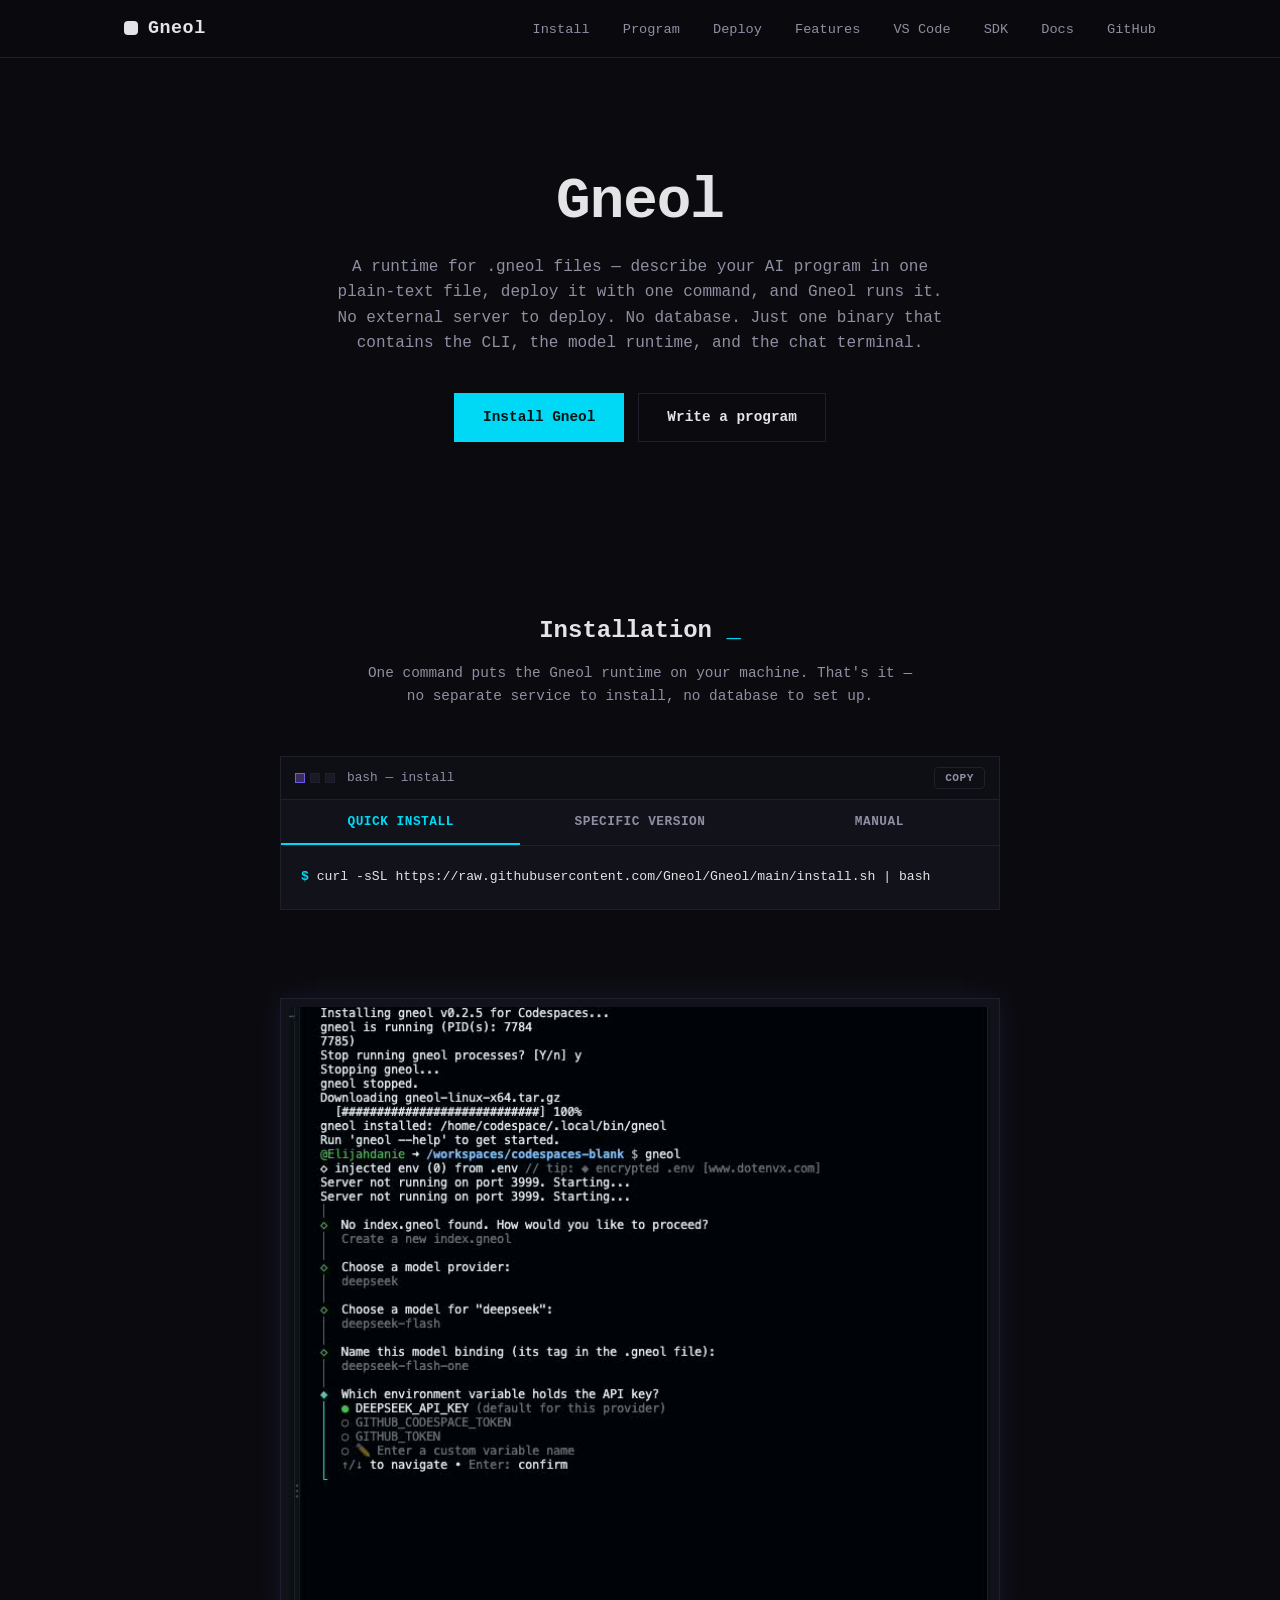
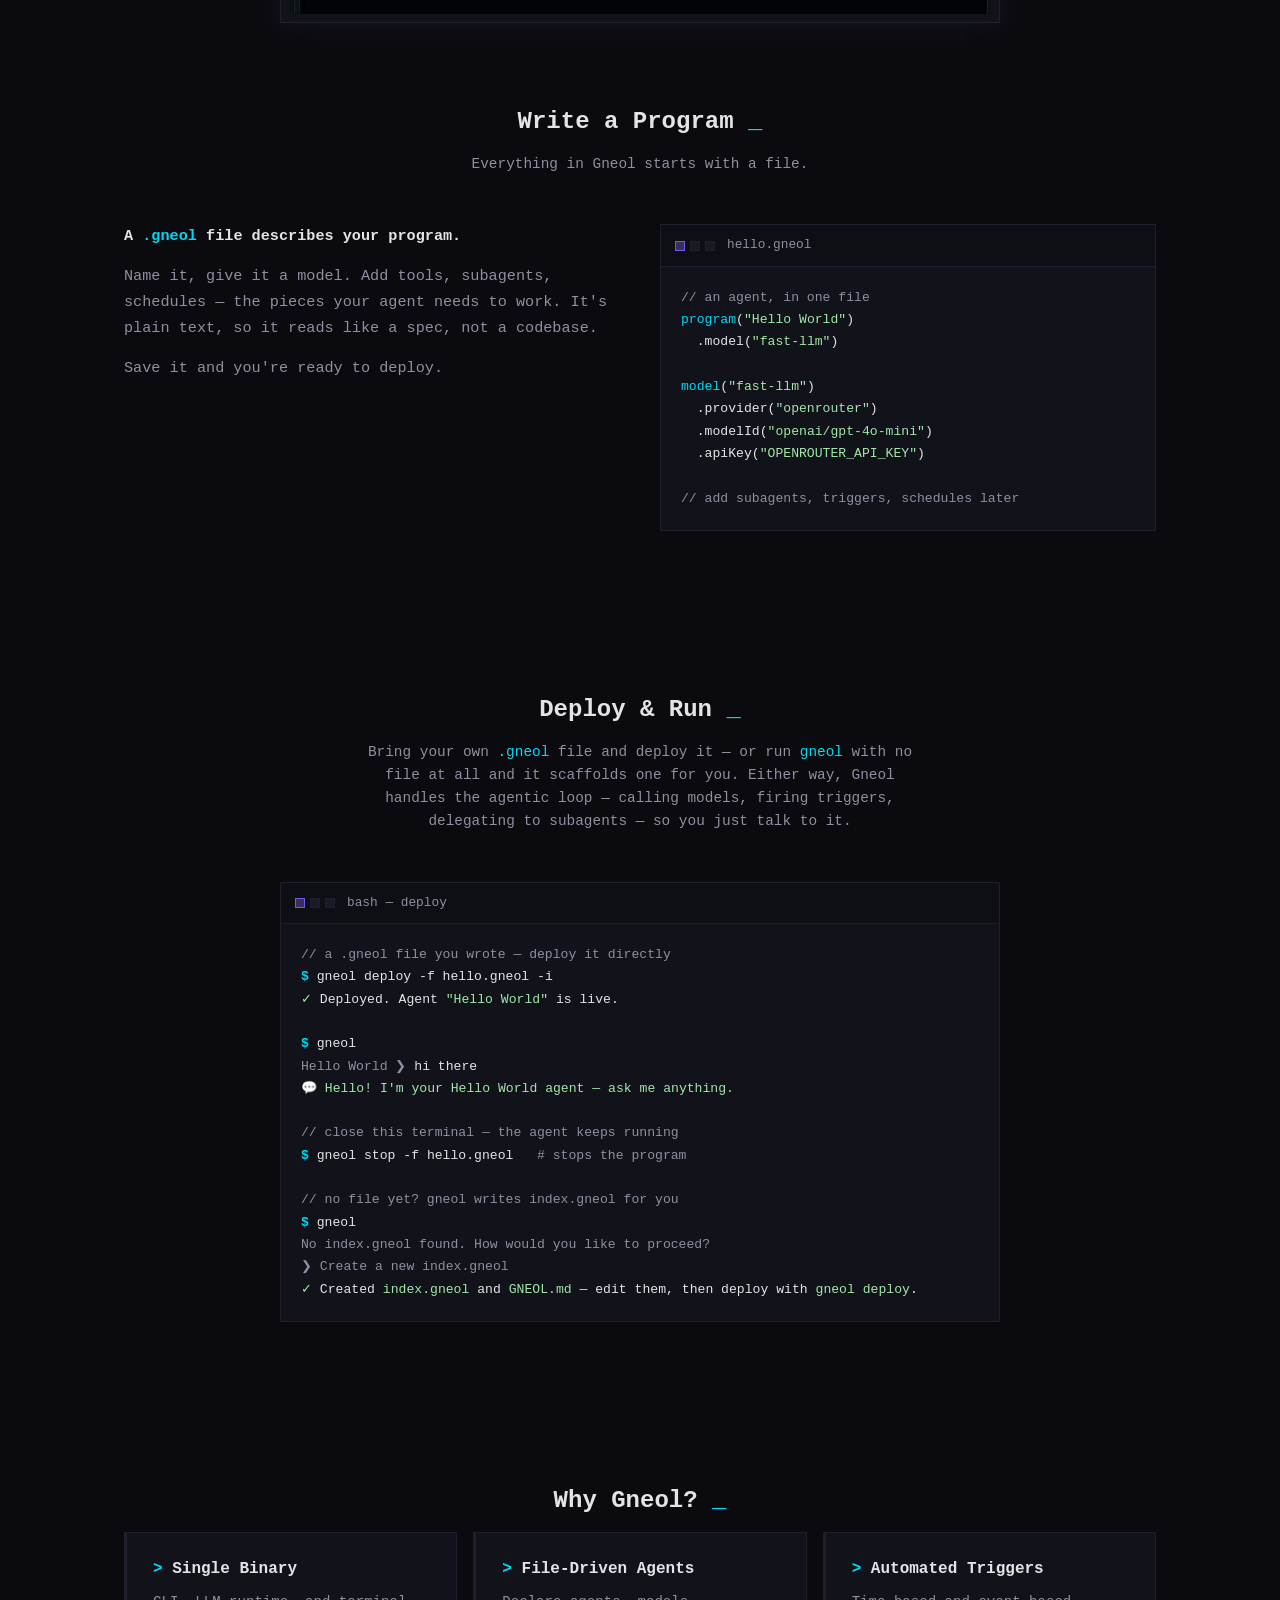
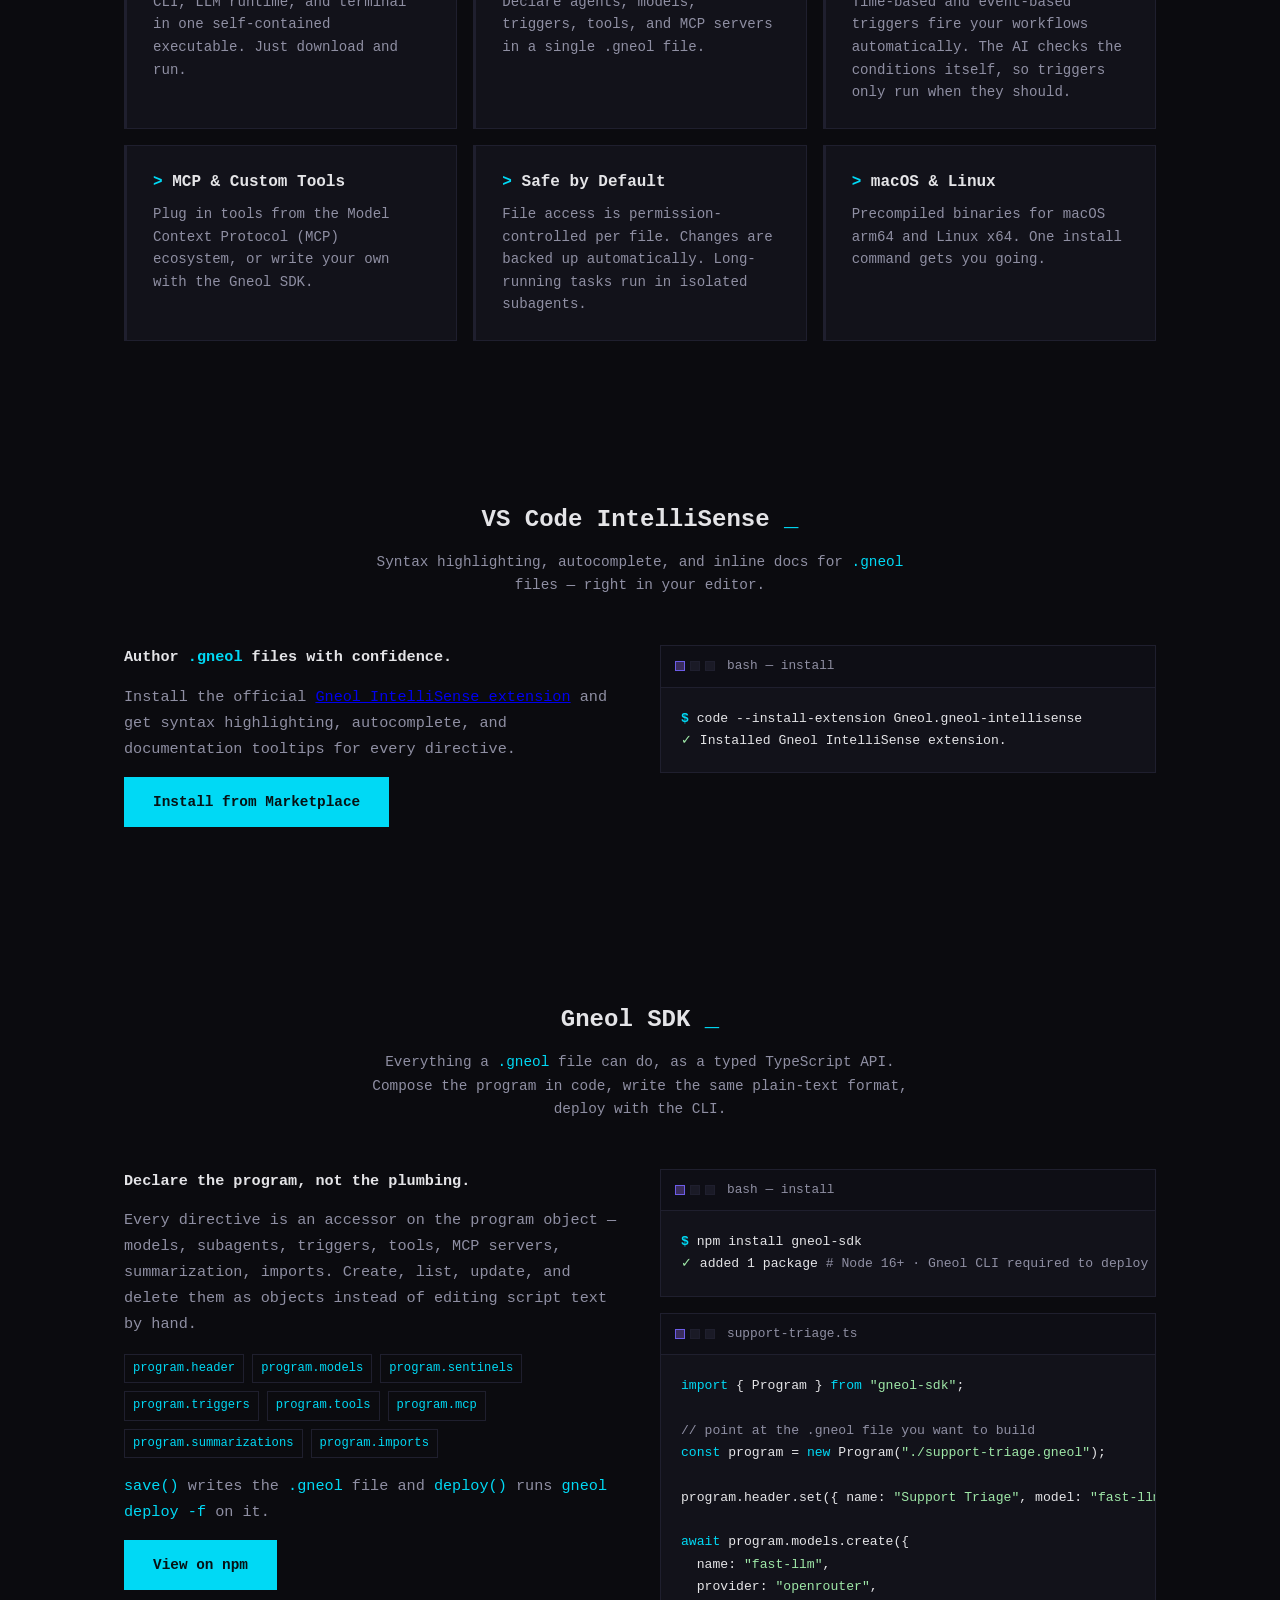
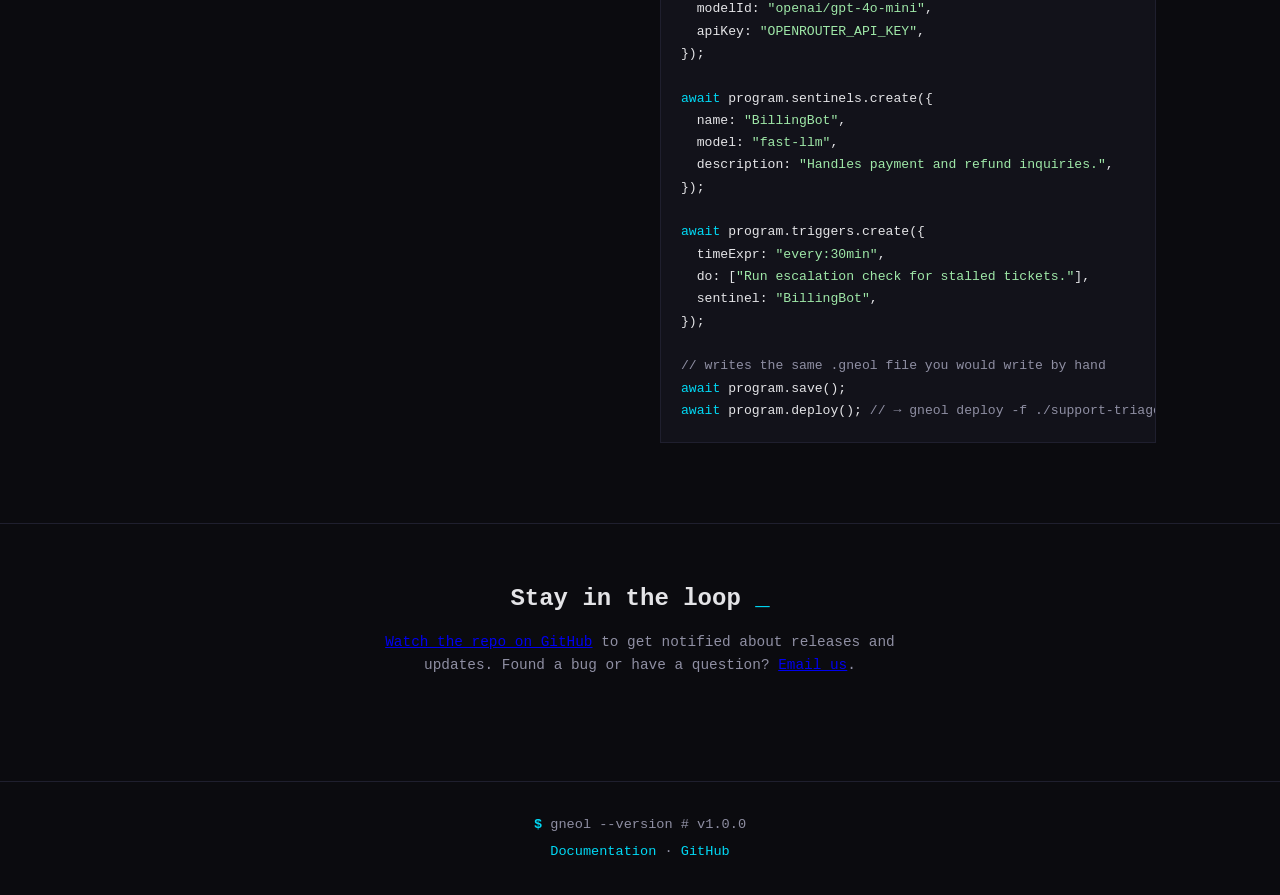
==== index.html @ 83ec12f3 "Add Open Graph and Twitter card metadata with 1200x630 preview image" ====
<!doctype html>
<html lang="en">
  <head>
    <meta charset="UTF-8" />
    <meta name="viewport" content="width=device-width, initial-scale=1.0" />
    <title>Gneol — AI Platform in a Single Binary</title>
    <meta
      name="description"
      content="Gneol is a runtime for .gneol files — describe your AI program in one plain-text file, deploy it with one command, and Gneol runs it. No external server. No database. Just one binary."
    />
    <link rel="stylesheet" href="styles.css" />

    <!-- Open Graph / Twitter card -->
    <link rel="canonical" href="https://gneol.github.io/Gneol/" />
    <meta property="og:type" content="website" />
    <meta property="og:site_name" content="Gneol" />
    <meta property="og:url" content="https://gneol.github.io/Gneol/" />
    <meta property="og:title" content="Gneol — AI Platform in a Single Binary" />
    <meta
      property="og:description"
      content="Describe your AI program in one plain-text file, deploy it with one command. No external server to deploy. No database. Just one binary."
    />
    <meta
      property="og:image"
      content="https://gneol.github.io/Gneol/media/og-card.png"
    />
    <meta property="og:image:type" content="image/png" />
    <meta property="og:image:width" content="1200" />
    <meta property="og:image:height" content="630" />
    <meta
      property="og:image:alt"
      content="Gneol — a runtime for .gneol files, one binary"
    />

    <meta name="twitter:card" content="summary_large_image" />
    <meta name="twitter:title" content="Gneol — AI Platform in a Single Binary" />
    <meta
      name="twitter:description"
      content="Describe your AI program in one plain-text file, deploy it with one command. No server, no database — just one binary."
    />
    <meta
      name="twitter:image"
      content="https://gneol.github.io/Gneol/media/og-card.png"
    />
    <meta
      name="twitter:image:alt"
      content="Gneol — a runtime for .gneol files, one binary"
    />
    <meta name="theme-color" content="#0b0b0f" />





</head>
  <body>
    <nav class="nav">
      <div class="nav-inner">
        <a href="#" class="logo">Gneol</a>
        <div class="nav-links">
          <a href="#install">Install</a>
          <a href="#program">Program</a>
          <a href="#deploy">Deploy</a>
          <a href="#features">Features</a>
          <a href="#vscode">VS Code</a>
          <a href="#sdk">SDK</a>
          <a href="docs/">Docs</a>
          <a
            href="https://github.com/Gneol/Gneol"
            target="_blank"
            rel="noopener"
            >GitHub</a
          >
        </div>
      </div>
    </nav>

    <header class="hero">
      <div class="hero-inner">
        <h1 class="hero-title">Gneol</h1>
        <p class="hero-sub">
          A runtime for .gneol files — describe your AI program in one
          plain-text file, deploy it with one command, and Gneol runs it.
          No external server to deploy. No database. Just one binary
          that contains the CLI, the model runtime, and the chat terminal.
        </p>
        <div class="hero-cta">
          <a href="#install" class="btn btn-primary">Install Gneol</a>
          <a href="#program" class="btn btn-ghost">Write a program</a>
        </div>
      </div>
    </header>

    <section id="install" class="install">
      <div class="section-inner">
        <h2 class="section-title">Installation</h2>
        <p class="section-sub">
          One command puts the Gneol runtime on your machine. That's it — no
          separate service to install, no database to set up.
        </p>
        <div class="install-grid">
          <div class="terminal">
            <div class="terminal-bar">
              <span class="terminal-dots"
                ><span></span><span></span><span></span></span
              >
              <span class="terminal-title">bash — install</span>
              <button class="copy-btn" id="install-copy" type="button">
                Copy
              </button>
            </div>
            <div class="install-tabs">
              <button class="tab active" data-tab="quick">
                Quick install
              </button>
              <button class="tab" data-tab="version">Specific version</button>
              <button class="tab" data-tab="manual">Manual</button>
            </div>
            <div class="install-panel active" id="panel-quick">
              <pre><code data-copy="curl -sSL https://raw.githubusercontent.com/Gneol/Gneol/main/install.sh | bash"><span class="t-prompt">$</span> curl -sSL https://raw.githubusercontent.com/Gneol/Gneol/main/install.sh | bash</code></pre>
            </div>
            <div class="install-panel" id="panel-version">
              <pre><code data-copy="curl -sSL https://raw.githubusercontent.com/Gneol/Gneol/main/install.sh | bash -s -- --version v0.3.0"><span class="t-prompt">$</span> curl -sSL https://raw.githubusercontent.com/Gneol/Gneol/main/install.sh | bash -s -- --version v0.3.0</code></pre>
            </div>
            <div class="install-panel" id="panel-manual">
              <pre><code><span class="t-dim"># Download from GitHub Releases:</span>
<span class="t-dim">#   https://github.com/Gneol/Gneol/releases</span>
#
<span class="t-dim"># macOS (arm64) → gneol-darwin-arm64.tar.gz</span>
<span class="t-dim"># Linux (x64)   → gneol-linux-x64.tar.gz</span></code></pre>
            </div>
          </div>
        </div>
      </div>
    </section>

    <section class="demo" id="demo">
      <div class="section-inner">
        <div class="demo-frame">
          <video
            id="demo-video"
            src="media/demo.mp4"
            poster="media/poster.jpg"
            muted
            autoplay
            loop
            playsinline
            preload="metadata"
            aria-label="Gneol demo recording"
          ></video>
        </div>
      </div>
    </section>

    <section id="program" class="about">
      <div class="section-inner">
        <h2 class="section-title">Write a Program</h2>
        <p class="section-sub">Everything in Gneol starts with a file.</p>
        <div class="about-grid">
          <div class="about-text">
            <p><strong>A <code>.gneol</code> file describes your program.</strong></p>
            <p>
              Name it, give it a model. Add tools, subagents, schedules — the
              pieces your agent needs to work. It's plain text, so it reads
              like a spec, not a codebase.
            </p>
            <p>
              Save it and you're ready to deploy.
            </p>
          </div>
          <div class="terminal">
            <div class="terminal-bar">
              <span class="terminal-dots"
                ><span></span><span></span><span></span></span
              >
              <span class="terminal-title">hello.gneol</span>
            </div>
            <pre class="terminal-body"><code><span class="t-dim">// an agent, in one file</span>
<span class="t-key">program</span>(<span class="t-str">"Hello World"</span>)
  .model(<span class="t-str">"fast-llm"</span>)

<span class="t-key">model</span>(<span class="t-str">"fast-llm"</span>)
  .provider(<span class="t-str">"openrouter"</span>)
  .modelId(<span class="t-str">"openai/gpt-4o-mini"</span>)
  .apiKey(<span class="t-str">"OPENROUTER_API_KEY"</span>)

<span class="t-dim">// add subagents, triggers, schedules later</span></code></pre>
          </div>
        </div>
      </div>
    </section>

    <section id="deploy" class="deploy">
      <div class="section-inner">
        <h2 class="section-title">Deploy &amp; Run</h2>
        <p class="section-sub">
          Bring your own <code>.gneol</code> file and deploy it — or run
          <code>gneol</code> with no file at all and it scaffolds one for you.
          Either way, Gneol handles the agentic loop — calling models, firing
          triggers, delegating to subagents — so you just talk to it.
        </p>
        <div class="terminal">
          <div class="terminal-bar">
            <span class="terminal-dots"
              ><span></span><span></span><span></span></span
            >
            <span class="terminal-title">bash — deploy</span>
          </div>
          <pre class="terminal-body"><code><span class="t-dim">// a .gneol file you wrote — deploy it directly</span>
<span class="t-prompt">$</span> gneol deploy -f hello.gneol -i
<span class="t-ok">✓</span> Deployed. Agent <span class="t-str">"Hello World"</span> is live.

<span class="t-prompt">$</span> gneol
<span class="t-dim">Hello World ❯</span> hi there
<span class="t-ok">💬 Hello! I'm your Hello World agent — ask me anything.</span>

<span class="t-dim">// close this terminal — the agent keeps running</span>
<span class="t-prompt">$</span> gneol stop -f hello.gneol   <span class="t-dim"># stops the program</span>

<span class="t-dim">// no file yet? gneol writes index.gneol for you</span>
<span class="t-prompt">$</span> gneol
<span class="t-dim">No index.gneol found. How would you like to proceed?</span>
<span class="t-dim">❯ Create a new index.gneol</span>
<span class="t-ok">✓</span> Created <span class="t-str">index.gneol</span> and <span class="t-str">GNEOL.md</span> — edit them, then deploy with <span class="t-str">gneol deploy</span>.</code></pre>
        </div>
      </div>
    </section>

    <section id="features" class="features">
      <div class="section-inner">
        <h2 class="section-title">Why Gneol?</h2>
        <div class="feature-grid">
          <div class="feature-card">
            <h3>Single Binary</h3>
            <p>
              CLI, LLM runtime, and terminal in one self-contained executable.
              Just download and run.
            </p>
          </div>
          <div class="feature-card">
            <h3>File-Driven Agents</h3>
            <p>
              Declare agents, models, triggers, tools, and MCP servers in a
              single .gneol file.
            </p>
          </div>
          <div class="feature-card">
            <h3>Automated Triggers</h3>
            <p>
              Time-based and event-based triggers fire your workflows
              automatically. The AI checks the conditions itself, so triggers
              only run when they should.
            </p>
          </div>
          <div class="feature-card">
            <h3>MCP &amp; Custom Tools</h3>
            <p>
              Plug in tools from the Model Context Protocol (MCP) ecosystem,
              or write your own with the Gneol SDK.
            </p>
          </div>
          <div class="feature-card">
            <h3>Safe by Default</h3>
            <p>
              File access is permission-controlled per file. Changes are
              backed up automatically. Long-running tasks run in isolated
              subagents.
            </p>
          </div>
          <div class="feature-card">
            <h3>macOS &amp; Linux</h3>
            <p>
              Precompiled binaries for macOS arm64 and Linux x64. One install
              command gets you going.
            </p>
          </div>
        </div>
      </div>
    </section>

    <section id="vscode" class="about">
      <div class="section-inner">
        <h2 class="section-title">VS Code IntelliSense</h2>
        <p class="section-sub">
          Syntax highlighting, autocomplete, and inline docs for
          <code>.gneol</code> files — right in your editor.
        </p>
        <div class="about-grid">
          <div class="about-text">
            <p>
              <strong>Author <code>.gneol</code> files with confidence.</strong>
            </p>
            <p>
              Install the official
              <a
                href="https://marketplace.visualstudio.com/items?itemName=Gneol.gneol-intellisense"
                target="_blank"
                rel="noopener"
                >Gneol IntelliSense extension</a
              >
              and get syntax highlighting, autocomplete, and documentation
              tooltips for every directive.
            </p>
            <p>
              <a
                href="https://marketplace.visualstudio.com/items?itemName=Gneol.gneol-intellisense"
                class="btn btn-primary"
                target="_blank"
                rel="noopener"
                >Install from Marketplace</a
              >
            </p>
          </div>
          <div class="terminal">
            <div class="terminal-bar">
              <span class="terminal-dots"><span></span><span></span><span></span></span>
              <span class="terminal-title">bash — install</span>
            </div>
            <pre class="terminal-body"><code><span class="t-prompt">$</span> code --install-extension Gneol.gneol-intellisense
<span class="t-ok">✓</span> Installed Gneol IntelliSense extension.</code></pre>
          </div>
        </div>
      </div>
    </section>

    <section id="sdk" class="about">
      <div class="section-inner">
        <h2 class="section-title">Gneol SDK</h2>
        <p class="section-sub">
          Everything a <code>.gneol</code> file can do, as a typed TypeScript
          API. Compose the program in code, write the same plain-text
          format, deploy with the CLI.
        </p>
        <div class="about-grid">
          <div class="about-text">
            <p><strong>Declare the program, not the plumbing.</strong></p>
            <p>
              Every directive is an accessor on the program object — models,
              subagents, triggers, tools, MCP servers, summarization, imports.
              Create, list, update, and delete them as objects instead of
              editing script text by hand.
            </p>
            <div class="sdk-accessors">
              <code>program.header</code>
              <code>program.models</code>
              <code>program.sentinels</code>
              <code>program.triggers</code>
              <code>program.tools</code>
              <code>program.mcp</code>
              <code>program.summarizations</code>
              <code>program.imports</code>
            </div>
            <p>
              <code>save()</code> writes the <code>.gneol</code> file and
              <code>deploy()</code> runs
              <code>gneol deploy -f</code> on it.
            </p>
            <p>
              <a
                href="https://www.npmjs.com/package/gneol-sdk"
                class="btn btn-primary"
                target="_blank"
                rel="noopener"
                >View on npm</a
              >
            </p>
          </div>
          <div class="sdk-terminals">
            <div class="terminal">
              <div class="terminal-bar">
                <span class="terminal-dots"
                  ><span></span><span></span><span></span></span
                >
                <span class="terminal-title">bash — install</span>
              </div>
              <pre class="terminal-body"><code><span class="t-prompt">$</span> npm install gneol-sdk
<span class="t-ok">✓</span> added 1 package <span class="t-dim"># Node 16+ · Gneol CLI required to deploy</span></code></pre>
            </div>
            <div class="terminal">
              <div class="terminal-bar">
                <span class="terminal-dots"
                  ><span></span><span></span><span></span></span
                >
                <span class="terminal-title">support-triage.ts</span>
              </div>
              <pre class="terminal-body"><code><span class="t-key">import</span> { Program } <span class="t-key">from</span> <span class="t-str">"gneol-sdk"</span>;

<span class="t-dim">// point at the .gneol file you want to build</span>
<span class="t-key">const</span> program = <span class="t-key">new</span> Program(<span class="t-str">"./support-triage.gneol"</span>);

program.header.set({ name: <span class="t-str">"Support Triage"</span>, model: <span class="t-str">"fast-llm"</span> });

<span class="t-key">await</span> program.models.create({
  name: <span class="t-str">"fast-llm"</span>,
  provider: <span class="t-str">"openrouter"</span>,
  modelId: <span class="t-str">"openai/gpt-4o-mini"</span>,
  apiKey: <span class="t-str">"OPENROUTER_API_KEY"</span>,
});

<span class="t-key">await</span> program.sentinels.create({
  name: <span class="t-str">"BillingBot"</span>,
  model: <span class="t-str">"fast-llm"</span>,
  description: <span class="t-str">"Handles payment and refund inquiries."</span>,
});

<span class="t-key">await</span> program.triggers.create({
  timeExpr: <span class="t-str">"every:30min"</span>,
  do: [<span class="t-str">"Run escalation check for stalled tickets."</span>],
  sentinel: <span class="t-str">"BillingBot"</span>,
});

<span class="t-dim">// writes the same .gneol file you would write by hand</span>
<span class="t-key">await</span> program.save();
<span class="t-key">await</span> program.deploy(); <span class="t-dim">// → gneol deploy -f ./support-triage.gneol</span></code></pre>
            </div>
          </div>
        </div>
      </div>
    </section>

    <section id="community" class="community">
      <div class="section-inner">
        <h2 class="section-title">Stay in the loop</h2>
        <p class="section-sub">
          <a href="https://github.com/Gneol/Gneol" target="_blank" rel="noopener">Watch the repo on GitHub</a> to get notified about releases and updates. Found a bug or have a question?
          <a href="mailto:tentarclesai@gmail.com?subject=Gneol%20feedback">Email us</a>.
        </p>
      </div>
    </section>

    <footer class="footer">
      <div class="section-inner">
        <p>
          <span class="t-prompt">$</span> gneol --version
          <span class="t-dim"># v1.0.0</span>
        </p>
        <p class="footer-links">
          <a href="docs/">Documentation</a> ·
          <a
            href="https://github.com/Gneol/Gneol"
            target="_blank"
            rel="noopener"
            >GitHub</a
          >
        </p>
      </div>

</footer>

  <script src="script.js"></script>
</body>
</html>
---- styles.css ----
/* Gneol Landing Page — console aesthetic */

:root {
  --bg: #0b0b0f;
  --bg-elev: #12121a;
  --border: #1f1f2e;
  --text: #e4e4e7;
  --text-dim: #8f8fa3;
  --accent: #6c5ce7;
  --accent-2: #00d9f5;
}

* {
  margin: 0;
  padding: 0;
  box-sizing: border-box;
}

html {
  scroll-behavior: smooth;
}

body {
  font-family: "SF Mono", Menlo, Monaco, Consolas, "Liberation Mono", monospace;
  background: var(--bg);
  color: var(--text);
  line-height: 1.6;
  font-size: 0.95rem;
}

code,
pre {
  font-family: "SF Mono", Menlo, Monaco, Consolas, "Liberation Mono", monospace;
}

/* --- syntax colors --- */
.t-prompt {
  color: var(--accent-2);
  font-weight: 700;
}
.t-key {
  color: var(--accent-2);
}
.t-str {
  color: #9fe8a8;
}
.t-dim {
  color: var(--text-dim);
}
.t-ok {
  color: #9fe8a8;
}

/* --- nav --- */
.nav {
  position: fixed;
  top: 0;
  left: 0;
  right: 0;
  z-index: 100;
  background: rgba(11, 11, 15, 0.9);
  backdrop-filter: blur(12px);
  border-bottom: 1px solid var(--border);
}

.nav-inner {
  max-width: 1080px;
  margin: 0 auto;
  padding: 14px 24px;
  display: flex;
  align-items: center;
  justify-content: space-between;
}

.logo {
  font-size: 1.15rem;
  font-weight: 700;
  color: var(--text);
  text-decoration: none;
  letter-spacing: 0.5px;
}

.logo::before {
  content: "";
  display: inline-block;
  width: 14px;
  height: 14px;
  background: var(--text);
  border-radius: 4px;
  margin-right: 10px;
  vertical-align: -2px;
}

.nav-links a {
  color: var(--text-dim);
  text-decoration: none;
  margin-left: 24px;
  font-size: 0.85rem;
  transition: color 0.15s;
}

.nav-links a:hover {
  color: var(--accent-2);
}

/* --- hero --- */
.hero {
  padding: 170px 24px 90px;
  text-align: center;
}

.hero-prompt {
  font-size: 1.1rem;
  color: var(--text-dim);
  margin-bottom: 20px;
}

.hero-cmd {
  color: var(--text);
  animation: cursor 1.1s steps(1) infinite;
}

@keyframes cursor {
  50% {
    opacity: 0;
  }
}

.hero-title {
  font-size: clamp(2.4rem, 6vw, 3.6rem);
  font-weight: 800;
  line-height: 1.12;
  letter-spacing: -1px;
}

.gradient {
  color: var(--accent-2);
}

.hero-sub {
  margin: 20px auto 0;
  max-width: 620px;
  font-size: 1rem;
  color: var(--text-dim);
}

.hero-sub code {
  background: var(--bg-elev);
  border: 1px solid var(--border);
  padding: 2px 8px;
  color: var(--accent-2);
  font-size: 0.9em;
}

.hero-cta {
  margin-top: 36px;
  display: flex;
  gap: 14px;
  justify-content: center;
  flex-wrap: wrap;
}

/* --- buttons --- */
.btn {
  display: inline-block;
  padding: 12px 28px;
  font-family: inherit;
  font-weight: 700;
  font-size: 0.9rem;
  text-decoration: none;
  border: 1px solid transparent;
  transition: box-shadow 0.15s, border-color 0.15s, background 0.15s;
}

.btn-primary {
  background: var(--accent-2);
  color: #061214;
  border-radius: 0;
  box-shadow: 0 0 0 rgba(0, 217, 245, 0);
}

.btn-primary:hover {
  background: #2be6ff;
  box-shadow: 0 0 20px rgba(0, 217, 245, 0.35), 0 0 40px rgba(0, 217, 245, 0.15);
}

.btn-ghost {
  border: 1px solid var(--border);
  color: var(--text);
  border-radius: 0;
}

.btn-ghost:hover {
  border-color: var(--accent-2);
  box-shadow: 0 0 16px rgba(0, 217, 245, 0.15);
}

/* --- sections --- */

/* --- demo --- */
.demo .section-inner {
  padding: 8px 24px 0;
}

.demo-frame {
  max-width: 720px;
  margin: 0 auto;
  border: 1px solid var(--border);
  background: var(--bg-elev);
  padding: 8px;
  box-shadow: 0 0 24px rgba(108, 92, 231, 0.12);
}

.demo-frame video {
  display: block;
  width: 100%;
  height: auto;
  background: #000;
  cursor: pointer;
}

.section-inner {
  max-width: 1080px;
  margin: 0 auto;
  padding: 80px 24px;
}

.section-title {
  font-size: 1.5rem;
  font-weight: 700;
  text-align: center;
  margin-bottom: 12px;
}

.section-title::before {
  content: "";
}

.section-title::after {
  content: " _";
  color: var(--accent-2);
  animation: cursor 1.1s steps(1) infinite;
}

.section-sub {
  text-align: center;
  color: var(--text-dim);
  max-width: 560px;
  margin: 0 auto 48px;
  font-size: 0.9rem;
}

.section-sub code {
  color: var(--accent-2);
}

/* --- about --- */
.about-grid {
  display: grid;
  grid-template-columns: 1fr 1fr;
  gap: 40px;
  align-items: start;
}

.about-text p {
  color: var(--text-dim);
  margin-bottom: 14px;
  font-size: 0.95rem;
  line-height: 1.7;
}

.about-text p strong {
  color: var(--text);
}

.about-text code {
  color: var(--accent-2);
}

/* --- deploy --- */
.deploy .terminal {
  max-width: 720px;
  margin: 0 auto;
}

/* --- terminals --- */
.terminal {
  background: var(--bg-elev);
  border: 1px solid var(--border);
  overflow: hidden;
}

.terminal-bar {
  display: flex;
  align-items: center;
  gap: 12px;
  padding: 10px 14px;
  border-bottom: 1px solid var(--border);
  background: #0e0e15;
}

.terminal-dots {
  display: flex;
  gap: 5px;
}

.terminal-dots span {
  width: 10px;
  height: 10px;
  border: 1px solid var(--border);
  background: #1a1a26;
}

.terminal-dots span:first-child {
  background: #3a2d5c;
  border-color: var(--accent);
}

.terminal-title {
  font-size: 0.8rem;
  color: var(--text-dim);
  flex: 1;
}

.copy-btn {
  background: transparent;
  border: 1px solid var(--border);
  color: var(--text-dim);
  font-family: inherit;
  font-size: 0.7rem;
  font-weight: 700;
  letter-spacing: 0.5px;
  text-transform: uppercase;
  padding: 4px 10px;
  cursor: pointer;
  border-radius: 4px;
  transition: color 0.15s, border-color 0.15s;
}

.copy-btn:hover {
  color: var(--text);
  border-color: var(--accent);
}

.copy-btn.copied {
  color: #9fe8a8;
  border-color: #9fe8a8;
}

.terminal-body {
  padding: 20px;
  font-size: 0.82rem;
  line-height: 1.7;
  overflow-x: auto;
  white-space: pre;
}

.terminal-body code {
  color: var(--text);
}

/* --- install --- */
.install-grid {
  display: grid;
  grid-template-columns: 1fr;
  gap: 40px;
  align-items: start;
  max-width: 720px;
  margin: 0 auto;
}

.install-block {
  background: var(--bg-elev);
  border: 1px solid var(--border);
  overflow: hidden;
}

.install-tabs {
  display: flex;
  border-bottom: 1px solid var(--border);
}

.tab {
  flex: 1;
  background: transparent;
  border: none;
  color: var(--text-dim);
  font-family: inherit;
  font-size: 0.8rem;
  font-weight: 700;
  padding: 14px;
  cursor: pointer;
  transition: color 0.15s, background 0.15s;
  border-bottom: 2px solid transparent;
  text-transform: uppercase;
  letter-spacing: 0.5px;
}

.tab:hover {
  color: var(--text);
}

.tab.active {
  color: var(--accent-2);
  border-bottom-color: var(--accent-2);
}

.install-panel {
  display: none;
  padding: 20px;
}

.install-panel.active {
  display: block;
}

.install-panel pre {
  overflow-x: auto;
  font-size: 0.82rem;
  color: var(--text);
  white-space: pre-wrap;
  word-break: break-all;
  line-height: 1.7;
}

/* --- features --- */
.feature-grid {
  display: grid;
  grid-template-columns: repeat(auto-fit, minmax(280px, 1fr));
  gap: 16px;
}

.feature-card {
  background: var(--bg-elev);
  border: 1px solid var(--border);
  padding: 24px 26px;
  border-left: 3px solid var(--border);
  transition: border-color 0.15s, box-shadow 0.15s;
}

.feature-card:hover {
  border-color: var(--border);
  border-left-color: var(--accent-2);
  box-shadow: 0 0 20px rgba(0, 217, 245, 0.1);
}

.feature-card h3 {
  font-size: 1rem;
  margin-bottom: 8px;
  color: var(--text);
}

.feature-card h3::before {
  content: "> ";
  color: var(--accent-2);
}

.feature-card p {
  color: var(--text-dim);
  font-size: 0.88rem;
  line-height: 1.6;
}

/* --- footer --- */
.footer {
  border-top: 1px solid var(--border);
  text-align: center;
  color: var(--text-dim);
  font-size: 0.85rem;
}

.footer .section-inner {
  padding: 32px 24px;
}

.footer-links {
  margin-top: 6px;
}

.footer-links a {
  color: var(--accent-2);
  text-decoration: none;
}

/* --- responsive --- */
@media (max-width: 800px) {
  .about-grid,
  .install-grid {
    grid-template-columns: 1fr;
  }

  .nav-links a {
    margin-left: 14px;
    font-size: 0.8rem;
  }

  .hero {
    padding-top: 140px;
  }

  .section-inner {
    padding: 56px 16px;
  }
}

/* --- sdk --- */
.sdk-terminals {
  display: grid;
  gap: 16px;
}

.sdk-accessors {
  display: flex;
  flex-wrap: wrap;
  gap: 8px;
  margin: 16px 0;
}

.sdk-accessors code {
  color: var(--accent-2);
  border: 1px solid var(--border);
  padding: 4px 8px;
  font-size: 0.76rem;
}

/* Community — stay in the loop */
.community {
  border-top: 1px solid var(--border);
}
.community .section-inner {
  padding: 56px 24px;
}
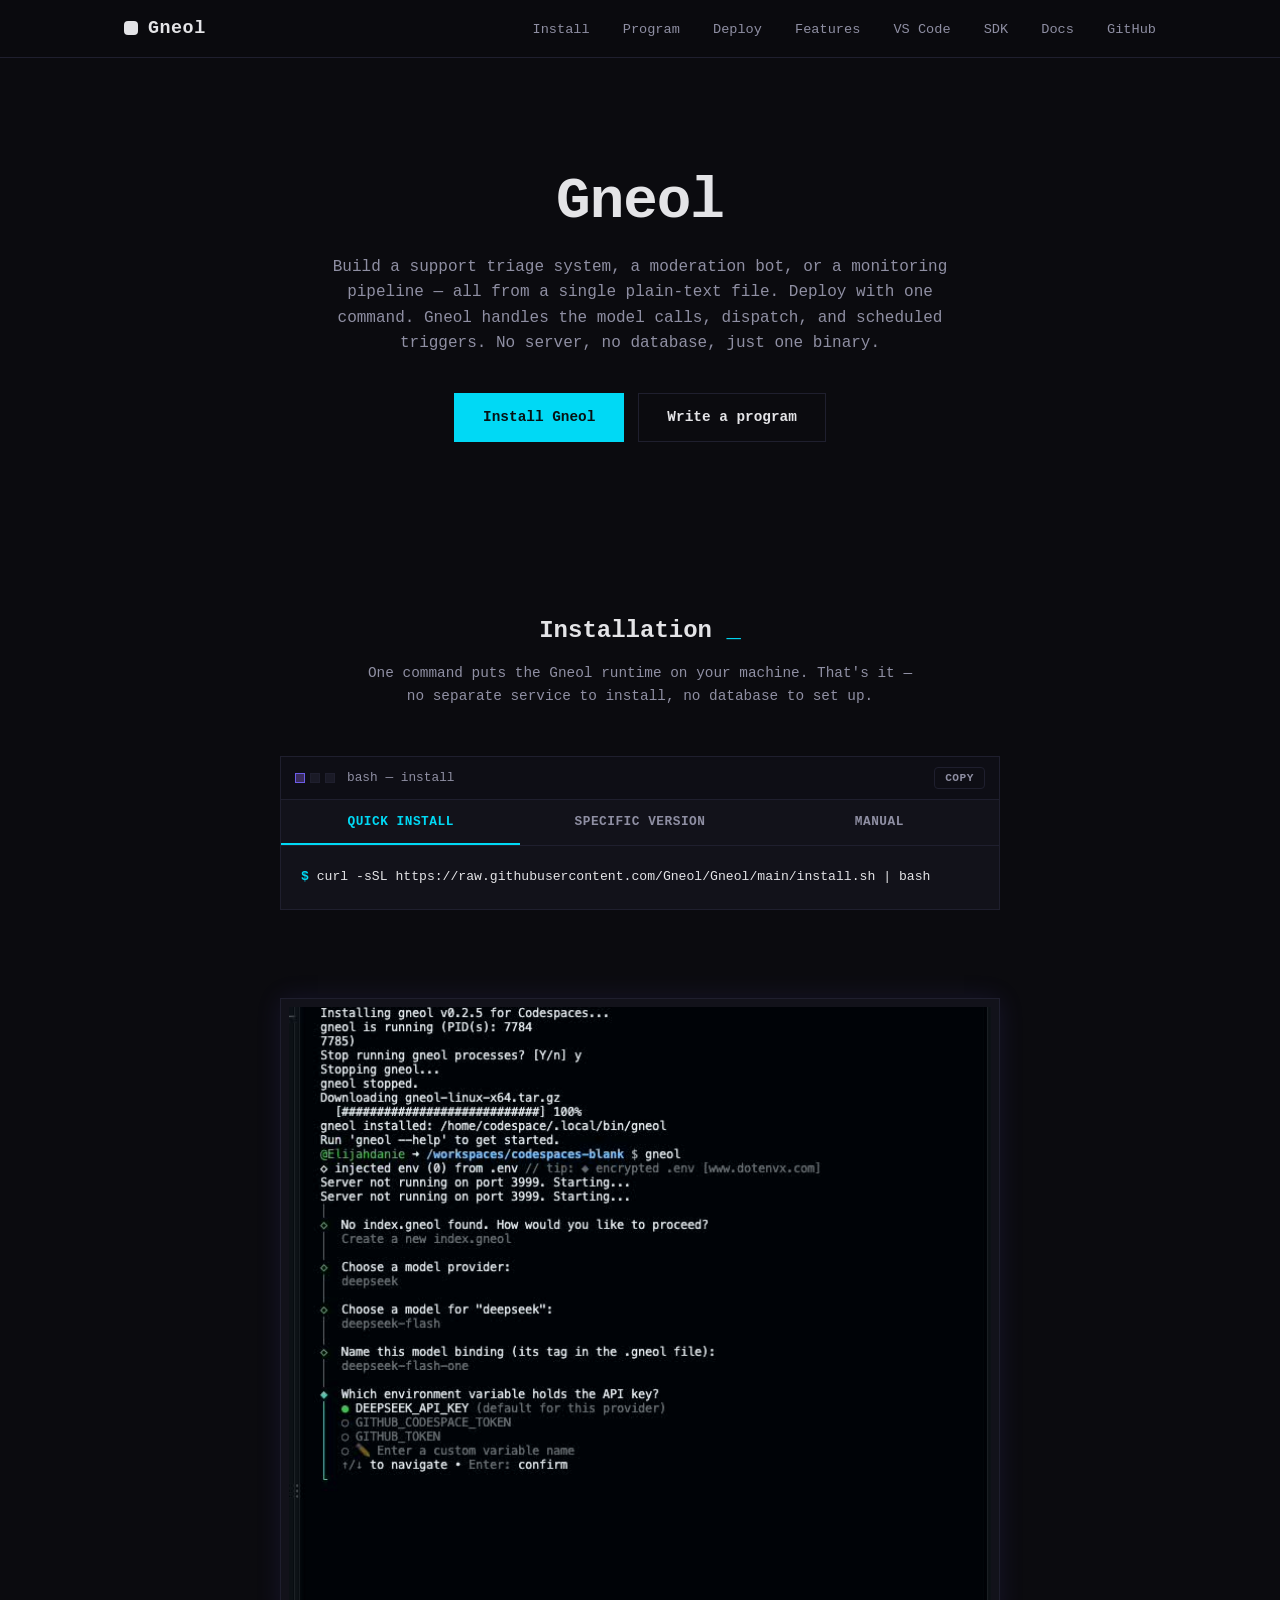
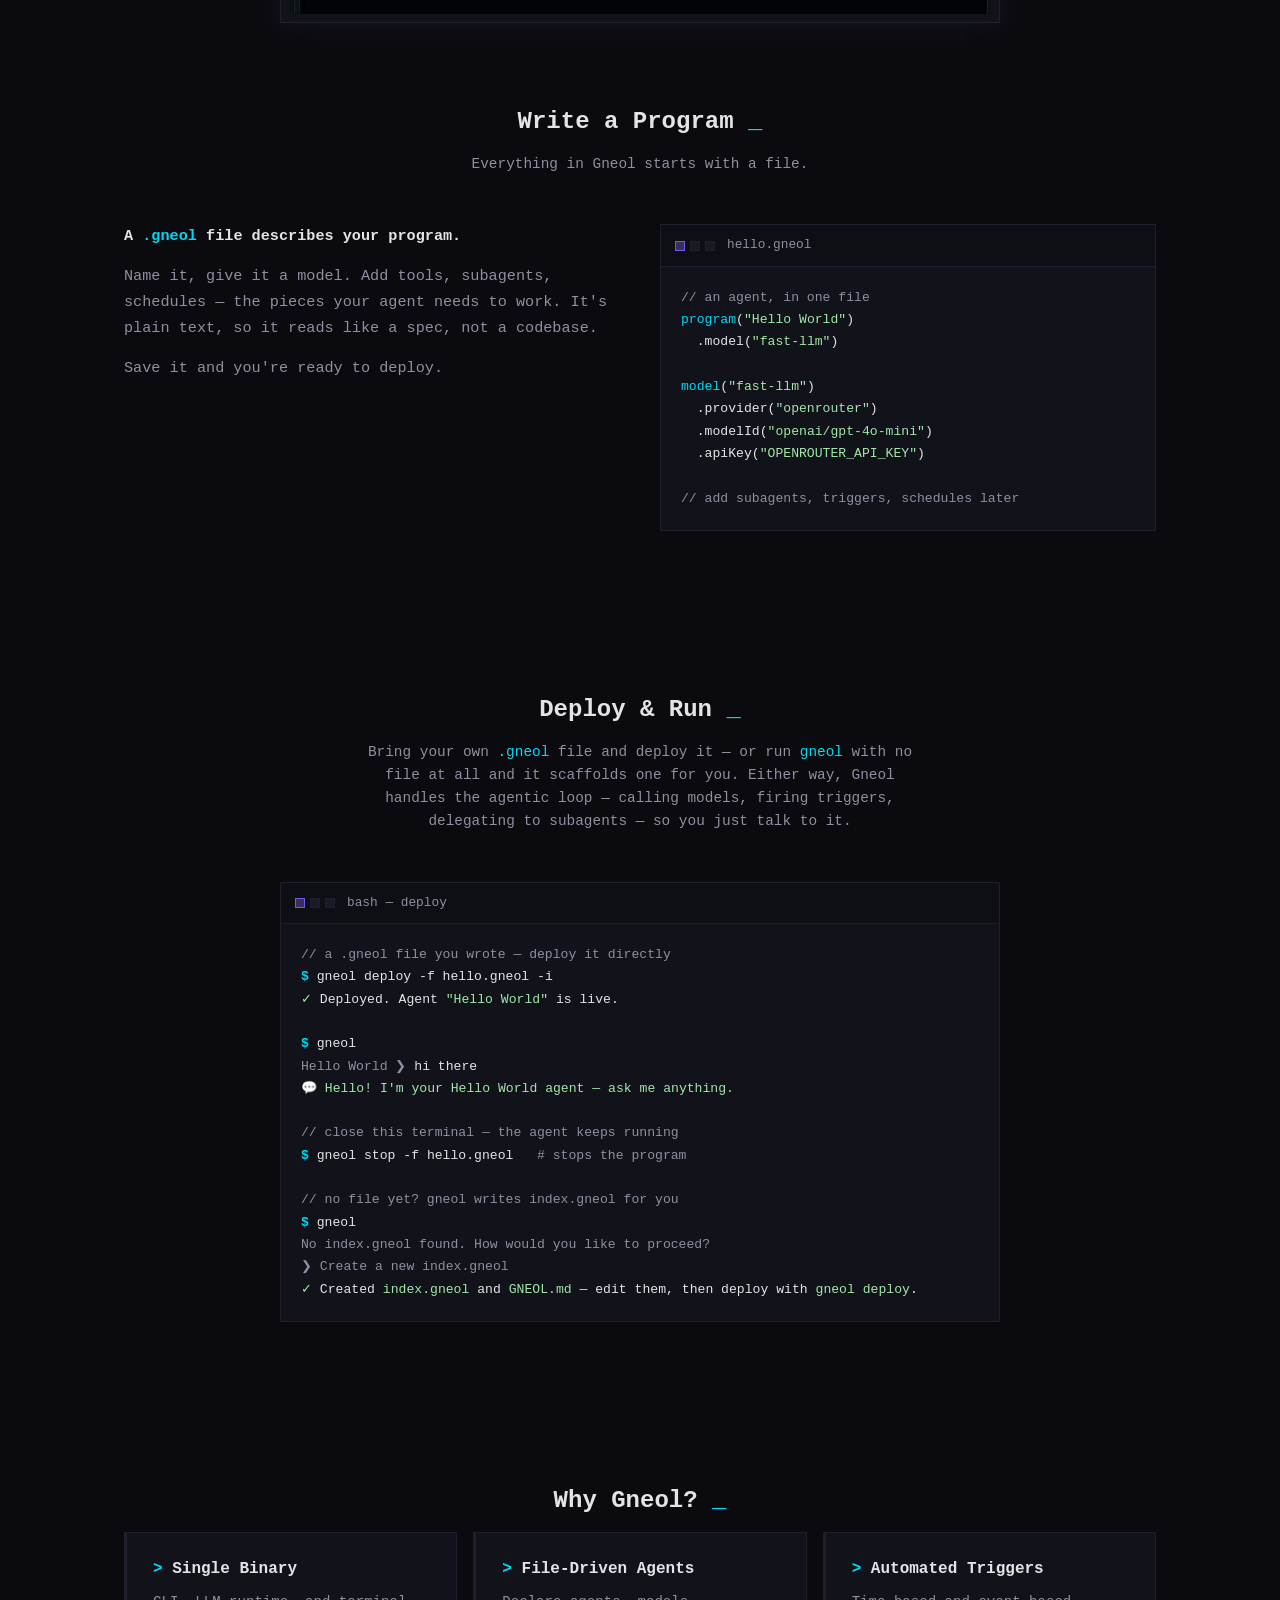
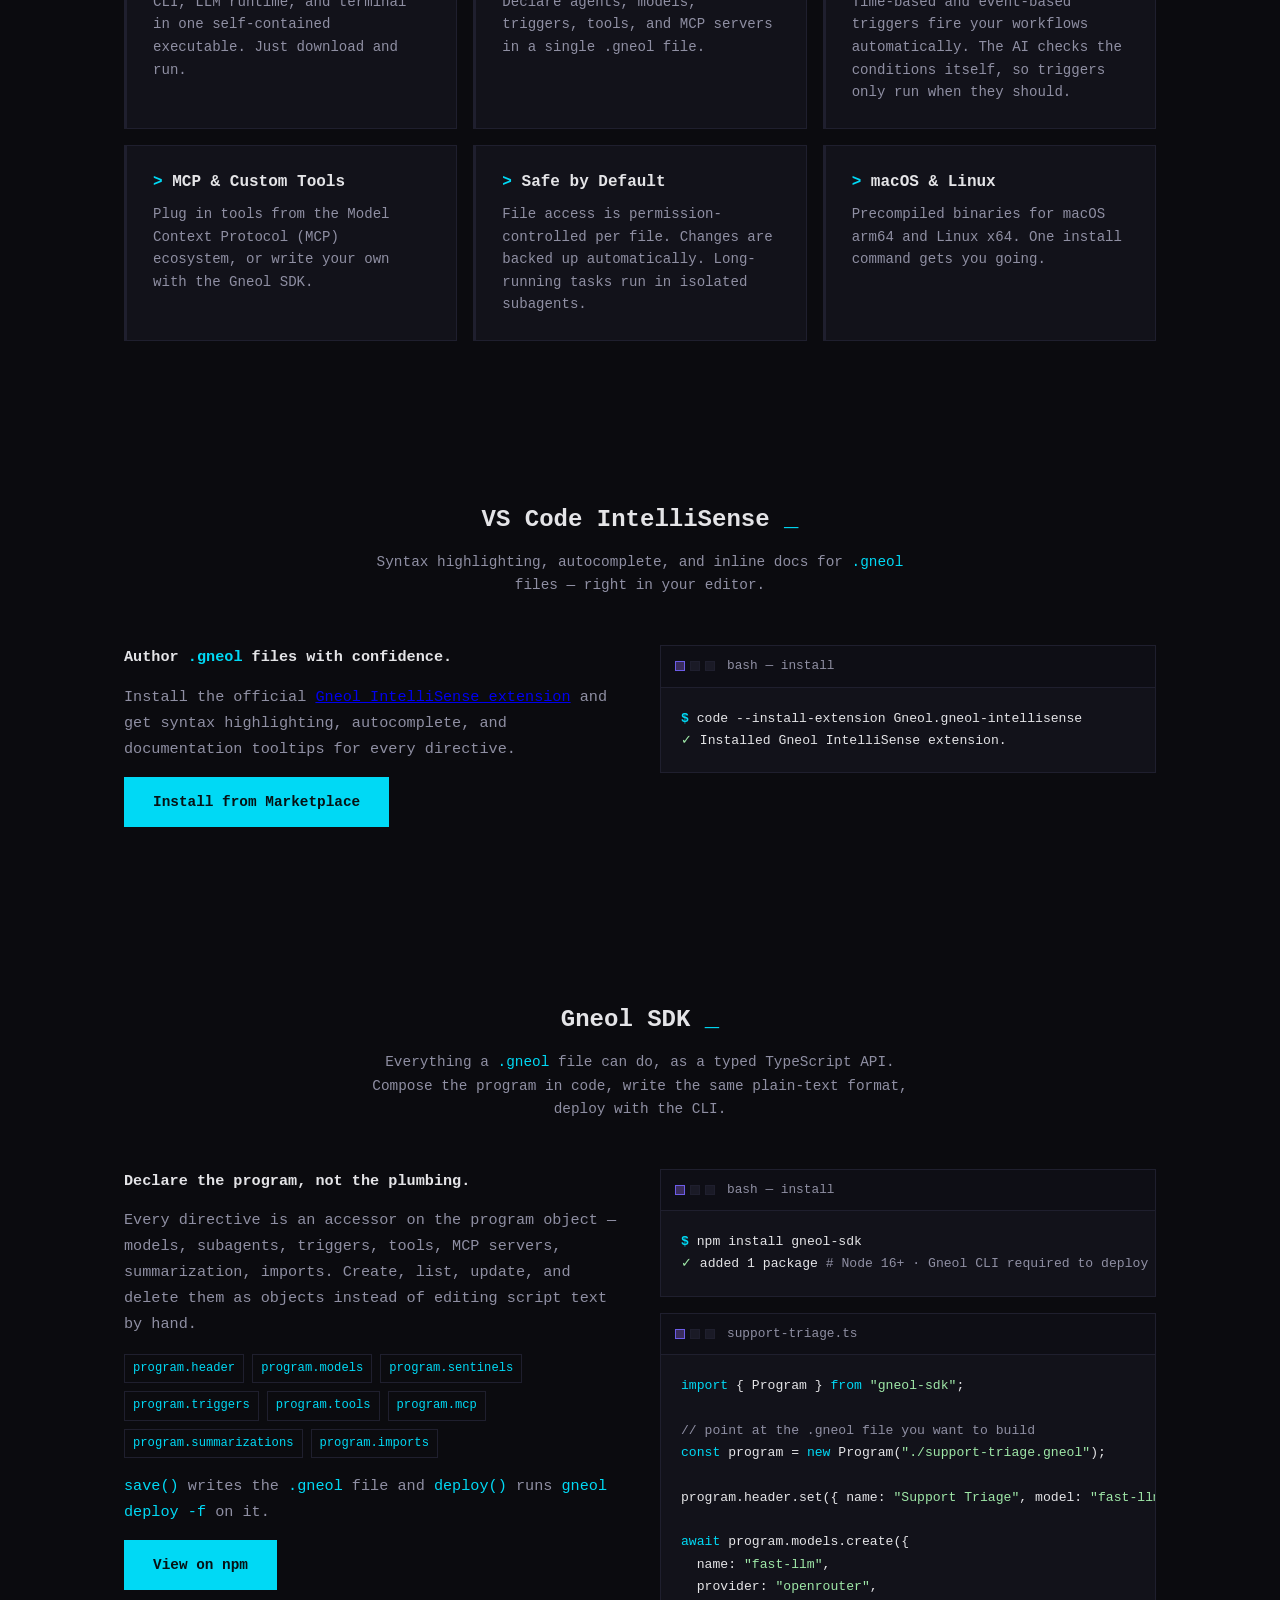
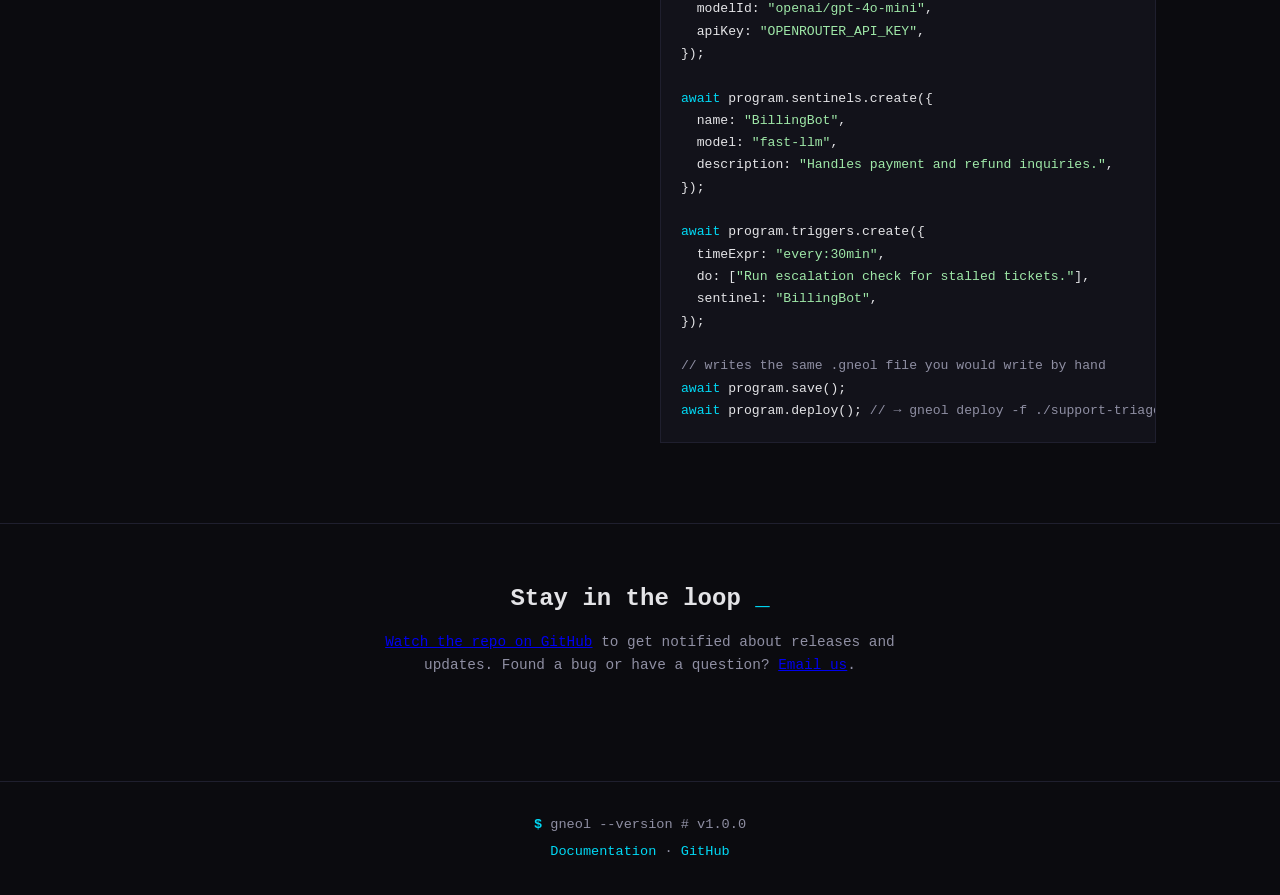
==== commit 78bd9dc8: "Rewrite hero sub: show practical benefit (triage, bots, pipelines) instead of file-format explanatio" ====
--- a/index.html
+++ b/index.html
@@ -11,48 +11,27 @@
     <link rel="stylesheet" href="styles.css" />
 
     <!-- Open Graph / Twitter card -->
-    <link rel="canonical" href="https://gneol.github.io/Gneol/" />
+    <link rel="canonical" href="https://gneol.github.io/" />
     <meta property="og:type" content="website" />
-    <meta property="og:site_name" content="Gneol" />
-    <meta property="og:url" content="https://gneol.github.io/Gneol/" />
-    <meta property="og:title" content="Gneol — AI Platform in a Single Binary" />
+    <meta property="og:url" content="https://gneol.github.io/" />
+    <meta property="og:title" content="Gneol Runtime" />
     <meta
       property="og:description"
-      content="Describe your AI program in one plain-text file, deploy it with one command. No external server to deploy. No database. Just one binary."
+      content="Describe your AI program in one plain-text file. Deploy it with one command."
     />
     <meta
       property="og:image"
-      content="https://gneol.github.io/Gneol/media/og-card.png"
+      content="https://gneol.github.io/media/og-card.png"
     />
-    <meta property="og:image:type" content="image/png" />
-    <meta property="og:image:width" content="1200" />
-    <meta property="og:image:height" content="630" />
-    <meta
-      property="og:image:alt"
-      content="Gneol — a runtime for .gneol files, one binary"
-    />
-
+
+    <!-- Add Twitter Card Fallbacks too -->
     <meta name="twitter:card" content="summary_large_image" />
-    <meta name="twitter:title" content="Gneol — AI Platform in a Single Binary" />
-    <meta
-      name="twitter:description"
-      content="Describe your AI program in one plain-text file, deploy it with one command. No server, no database — just one binary."
-    />
     <meta
       name="twitter:image"
-      content="https://gneol.github.io/Gneol/media/og-card.png"
-    />
-    <meta
-      name="twitter:image:alt"
-      content="Gneol — a runtime for .gneol files, one binary"
+      content="https://gneol.github.io/media/og-card.png"
     />
     <meta name="theme-color" content="#0b0b0f" />
-
-
-
-
-
-</head>
+  </head>
   <body>
     <nav class="nav">
       <div class="nav-inner">
@@ -79,10 +58,10 @@
       <div class="hero-inner">
         <h1 class="hero-title">Gneol</h1>
         <p class="hero-sub">
-          A runtime for .gneol files — describe your AI program in one
-          plain-text file, deploy it with one command, and Gneol runs it.
-          No external server to deploy. No database. Just one binary
-          that contains the CLI, the model runtime, and the chat terminal.
+          Build a support triage system, a moderation bot, or a monitoring
+          pipeline — all from a single plain-text file. Deploy with one
+          command. Gneol handles the model calls, dispatch, and scheduled
+          triggers. No server, no database, just one binary.
         </p>
         <div class="hero-cta">
           <a href="#install" class="btn btn-primary">Install Gneol</a>
@@ -102,17 +81,15 @@
           <div class="terminal">
             <div class="terminal-bar">
               <span class="terminal-dots"
-                ><span></span><span></span><span></span></span
-              >
+                ><span></span><span></span><span></span
+              ></span>
               <span class="terminal-title">bash — install</span>
               <button class="copy-btn" id="install-copy" type="button">
                 Copy
               </button>
             </div>
             <div class="install-tabs">
-              <button class="tab active" data-tab="quick">
-                Quick install
-              </button>
+              <button class="tab active" data-tab="quick">Quick install</button>
               <button class="tab" data-tab="version">Specific version</button>
               <button class="tab" data-tab="manual">Manual</button>
             </div>
@@ -158,24 +135,28 @@
         <p class="section-sub">Everything in Gneol starts with a file.</p>
         <div class="about-grid">
           <div class="about-text">
-            <p><strong>A <code>.gneol</code> file describes your program.</strong></p>
+            <p>
+              <strong
+                >A <code>.gneol</code> file describes your program.</strong
+              >
+            </p>
             <p>
               Name it, give it a model. Add tools, subagents, schedules — the
-              pieces your agent needs to work. It's plain text, so it reads
-              like a spec, not a codebase.
-            </p>
-            <p>
-              Save it and you're ready to deploy.
-            </p>
+              pieces your agent needs to work. It's plain text, so it reads like
+              a spec, not a codebase.
+            </p>
+            <p>Save it and you're ready to deploy.</p>
           </div>
           <div class="terminal">
             <div class="terminal-bar">
               <span class="terminal-dots"
-                ><span></span><span></span><span></span></span
-              >
+                ><span></span><span></span><span></span
+              ></span>
               <span class="terminal-title">hello.gneol</span>
             </div>
-            <pre class="terminal-body"><code><span class="t-dim">// an agent, in one file</span>
+            <pre
+              class="terminal-body"
+            ><code><span class="t-dim">// an agent, in one file</span>
 <span class="t-key">program</span>(<span class="t-str">"Hello World"</span>)
   .model(<span class="t-str">"fast-llm"</span>)
 
@@ -202,11 +183,13 @@
         <div class="terminal">
           <div class="terminal-bar">
             <span class="terminal-dots"
-              ><span></span><span></span><span></span></span
-            >
+              ><span></span><span></span><span></span
+            ></span>
             <span class="terminal-title">bash — deploy</span>
           </div>
-          <pre class="terminal-body"><code><span class="t-dim">// a .gneol file you wrote — deploy it directly</span>
+          <pre
+            class="terminal-body"
+          ><code><span class="t-dim">// a .gneol file you wrote — deploy it directly</span>
 <span class="t-prompt">$</span> gneol deploy -f hello.gneol -i
 <span class="t-ok">✓</span> Deployed. Agent <span class="t-str">"Hello World"</span> is live.
 
@@ -255,16 +238,15 @@
           <div class="feature-card">
             <h3>MCP &amp; Custom Tools</h3>
             <p>
-              Plug in tools from the Model Context Protocol (MCP) ecosystem,
-              or write your own with the Gneol SDK.
+              Plug in tools from the Model Context Protocol (MCP) ecosystem, or
+              write your own with the Gneol SDK.
             </p>
           </div>
           <div class="feature-card">
             <h3>Safe by Default</h3>
             <p>
-              File access is permission-controlled per file. Changes are
-              backed up automatically. Long-running tasks run in isolated
-              subagents.
+              File access is permission-controlled per file. Changes are backed
+              up automatically. Long-running tasks run in isolated subagents.
             </p>
           </div>
           <div class="feature-card">
@@ -313,10 +295,14 @@
           </div>
           <div class="terminal">
             <div class="terminal-bar">
-              <span class="terminal-dots"><span></span><span></span><span></span></span>
+              <span class="terminal-dots"
+                ><span></span><span></span><span></span
+              ></span>
               <span class="terminal-title">bash — install</span>
             </div>
-            <pre class="terminal-body"><code><span class="t-prompt">$</span> code --install-extension Gneol.gneol-intellisense
+            <pre
+              class="terminal-body"
+            ><code><span class="t-prompt">$</span> code --install-extension Gneol.gneol-intellisense
 <span class="t-ok">✓</span> Installed Gneol IntelliSense extension.</code></pre>
           </div>
         </div>
@@ -328,8 +314,8 @@
         <h2 class="section-title">Gneol SDK</h2>
         <p class="section-sub">
           Everything a <code>.gneol</code> file can do, as a typed TypeScript
-          API. Compose the program in code, write the same plain-text
-          format, deploy with the CLI.
+          API. Compose the program in code, write the same plain-text format,
+          deploy with the CLI.
         </p>
         <div class="about-grid">
           <div class="about-text">
@@ -352,8 +338,7 @@
             </div>
             <p>
               <code>save()</code> writes the <code>.gneol</code> file and
-              <code>deploy()</code> runs
-              <code>gneol deploy -f</code> on it.
+              <code>deploy()</code> runs <code>gneol deploy -f</code> on it.
             </p>
             <p>
               <a
@@ -369,21 +354,25 @@
             <div class="terminal">
               <div class="terminal-bar">
                 <span class="terminal-dots"
-                  ><span></span><span></span><span></span></span
-                >
+                  ><span></span><span></span><span></span
+                ></span>
                 <span class="terminal-title">bash — install</span>
               </div>
-              <pre class="terminal-body"><code><span class="t-prompt">$</span> npm install gneol-sdk
+              <pre
+                class="terminal-body"
+              ><code><span class="t-prompt">$</span> npm install gneol-sdk
 <span class="t-ok">✓</span> added 1 package <span class="t-dim"># Node 16+ · Gneol CLI required to deploy</span></code></pre>
             </div>
             <div class="terminal">
               <div class="terminal-bar">
                 <span class="terminal-dots"
-                  ><span></span><span></span><span></span></span
-                >
+                  ><span></span><span></span><span></span
+                ></span>
                 <span class="terminal-title">support-triage.ts</span>
               </div>
-              <pre class="terminal-body"><code><span class="t-key">import</span> { Program } <span class="t-key">from</span> <span class="t-str">"gneol-sdk"</span>;
+              <pre
+                class="terminal-body"
+              ><code><span class="t-key">import</span> { Program } <span class="t-key">from</span> <span class="t-str">"gneol-sdk"</span>;
 
 <span class="t-dim">// point at the .gneol file you want to build</span>
 <span class="t-key">const</span> program = <span class="t-key">new</span> Program(<span class="t-str">"./support-triage.gneol"</span>);
@@ -422,8 +411,17 @@
       <div class="section-inner">
         <h2 class="section-title">Stay in the loop</h2>
         <p class="section-sub">
-          <a href="https://github.com/Gneol/Gneol" target="_blank" rel="noopener">Watch the repo on GitHub</a> to get notified about releases and updates. Found a bug or have a question?
-          <a href="mailto:tentarclesai@gmail.com?subject=Gneol%20feedback">Email us</a>.
+          <a
+            href="https://github.com/Gneol/Gneol"
+            target="_blank"
+            rel="noopener"
+            >Watch the repo on GitHub</a
+          >
+          to get notified about releases and updates. Found a bug or have a
+          question?
+          <a href="mailto:tentarclesai@gmail.com?subject=Gneol%20feedback"
+            >Email us</a
+          >.
         </p>
       </div>
     </section>
@@ -444,9 +442,8 @@
           >
         </p>
       </div>
-
-</footer>
-
-  <script src="script.js"></script>
-</body>
+    </footer>
+
+    <script src="script.js"></script>
+  </body>
 </html>
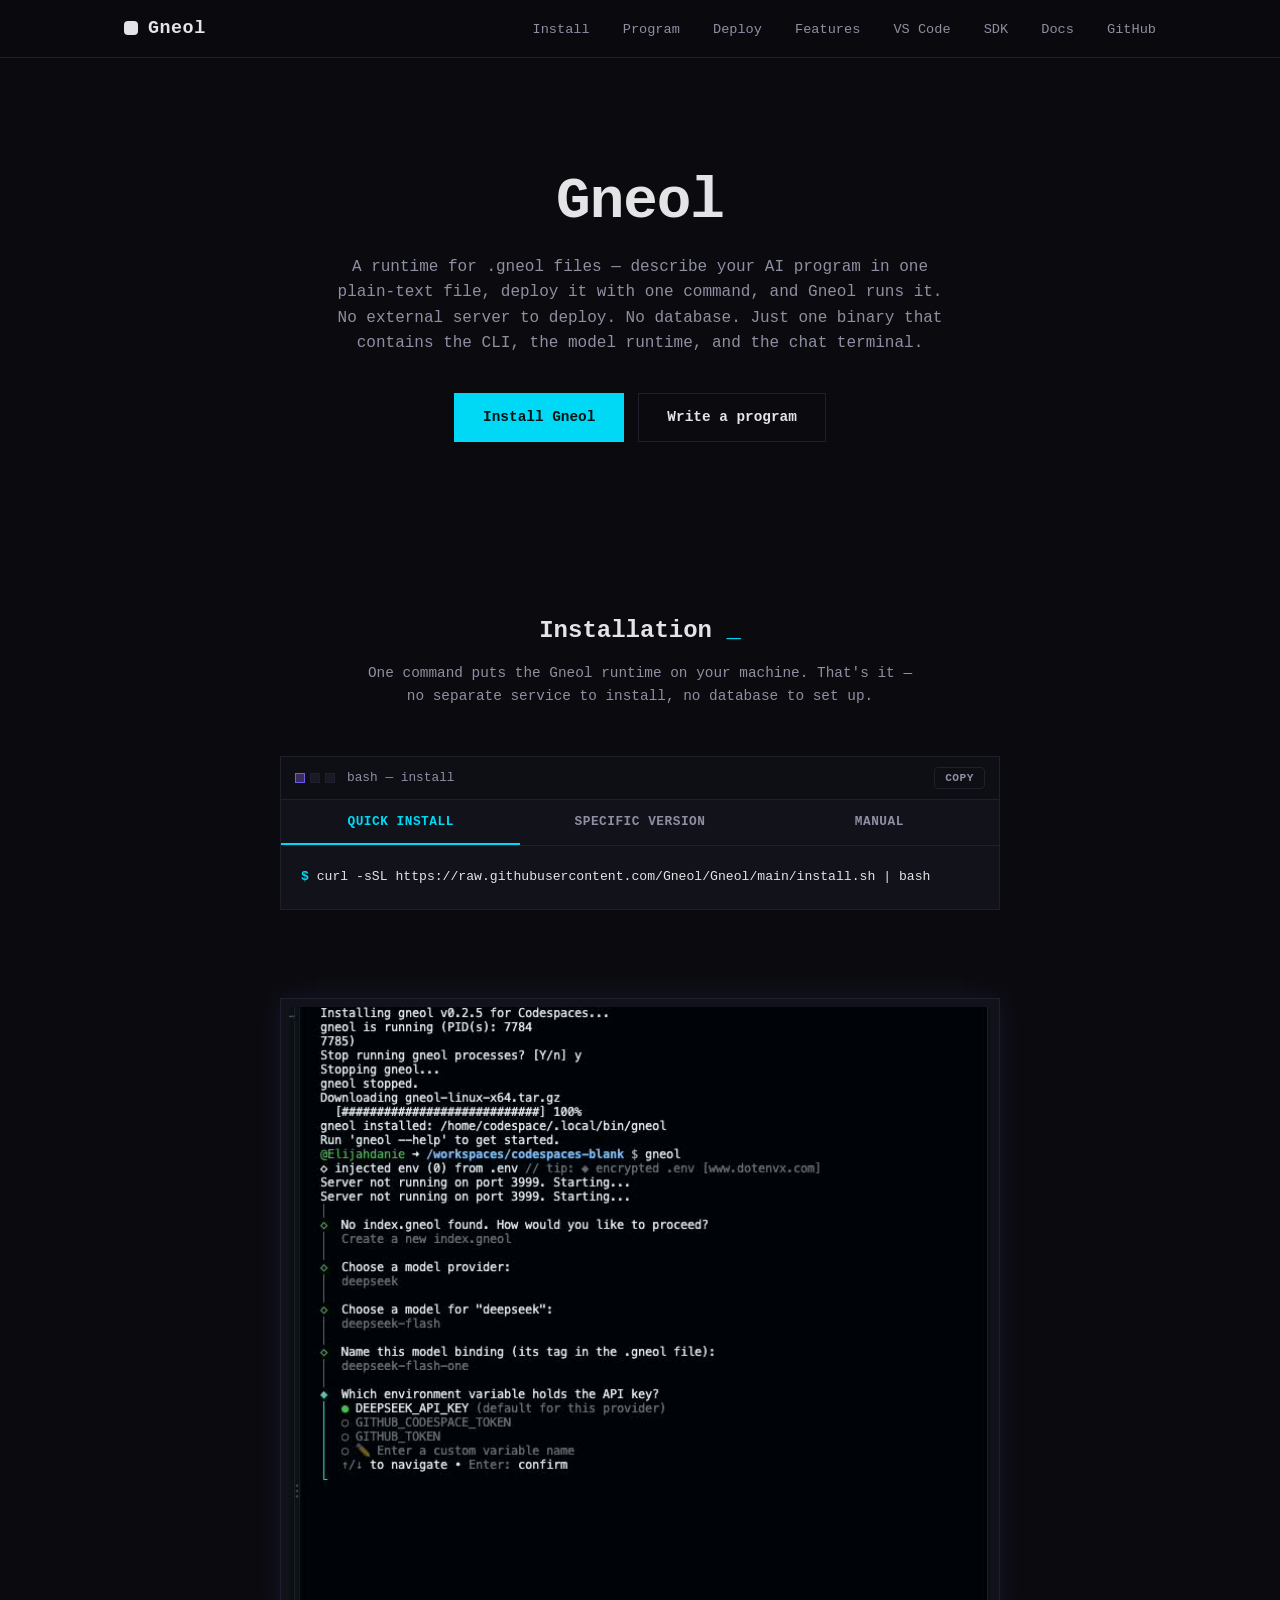
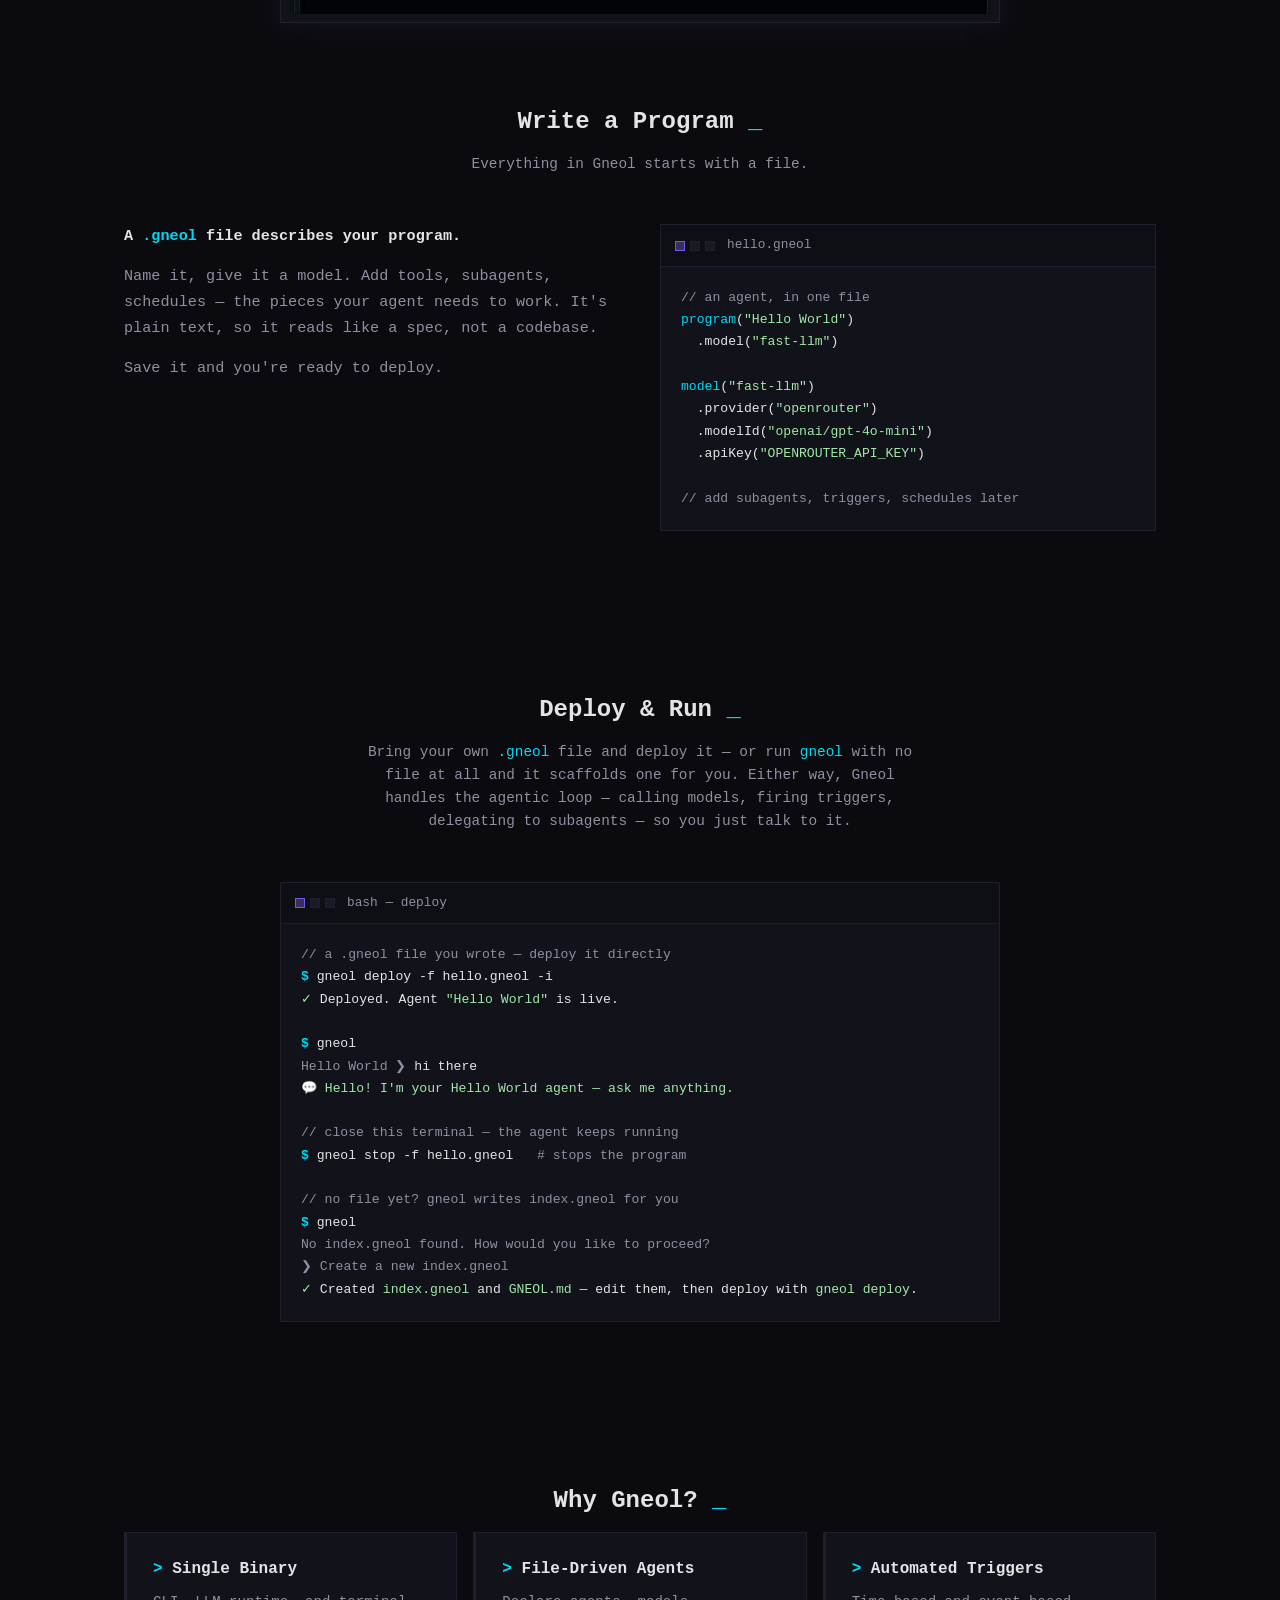
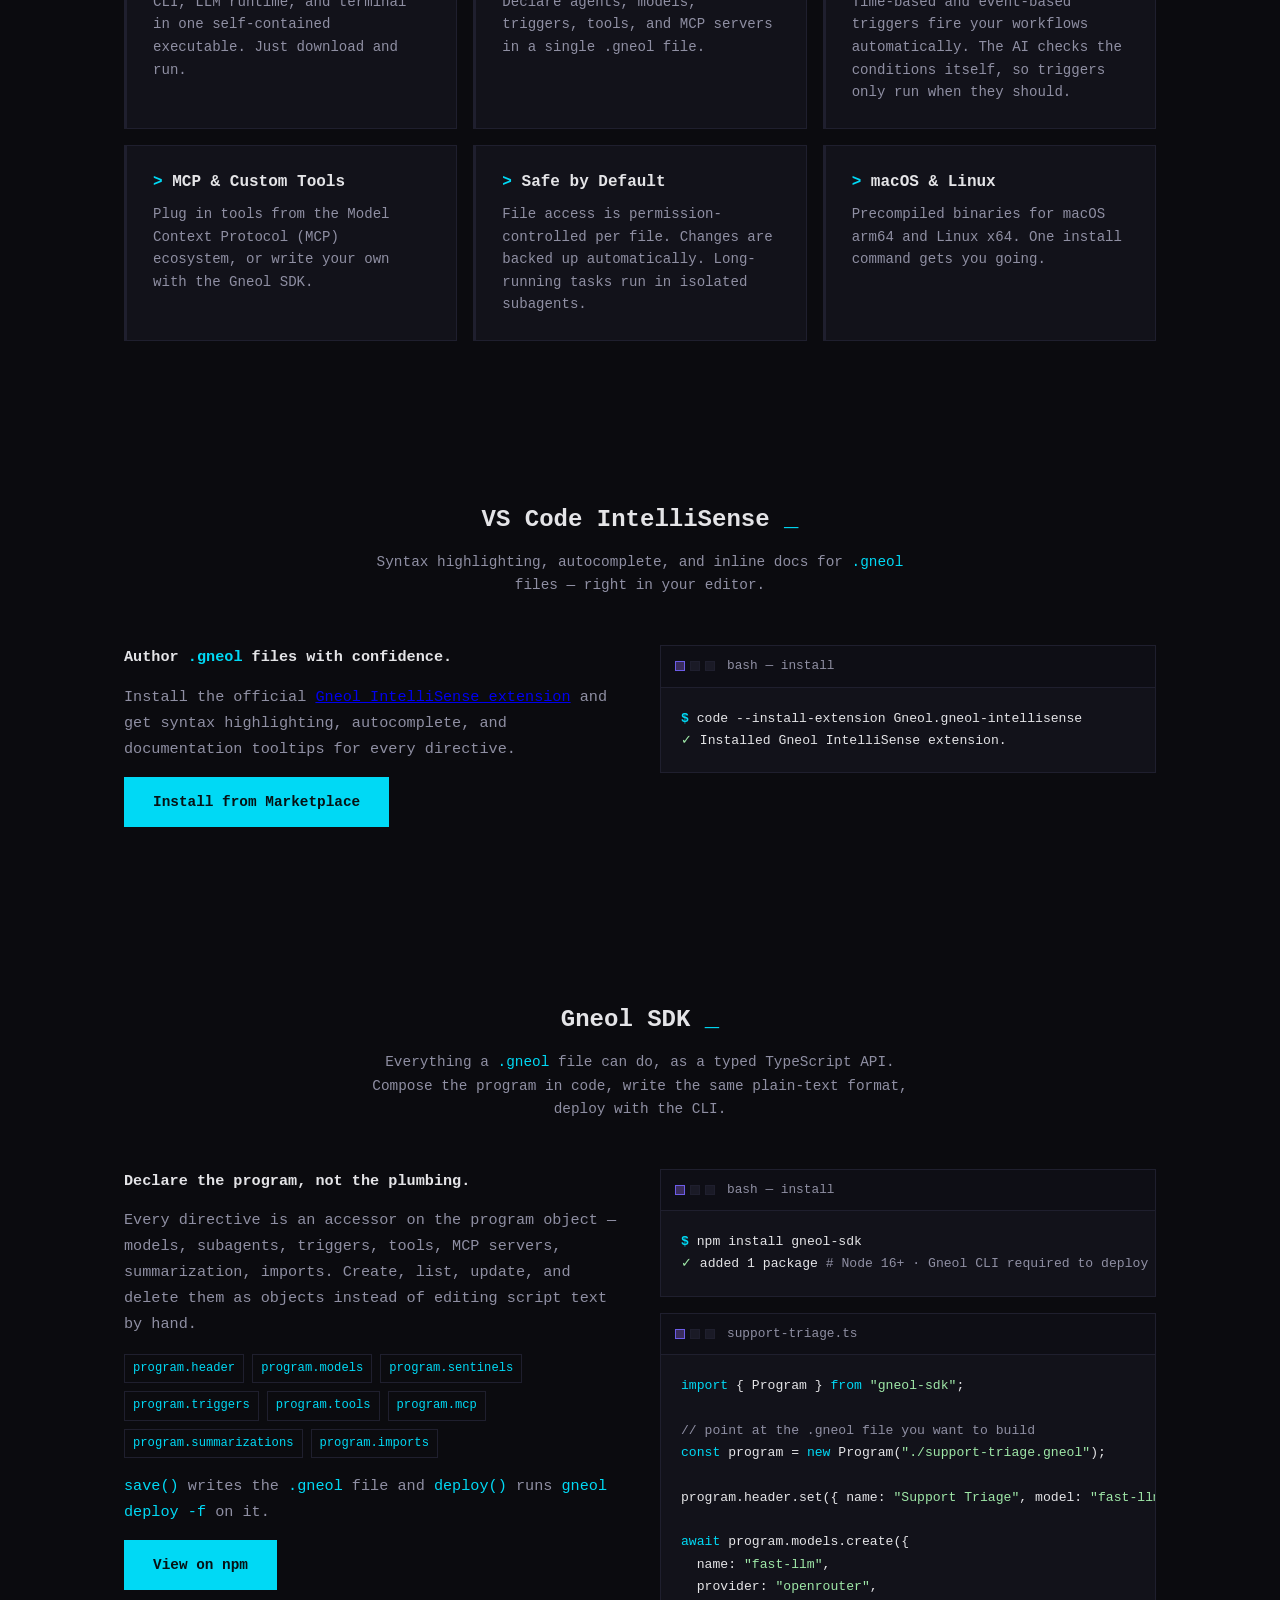
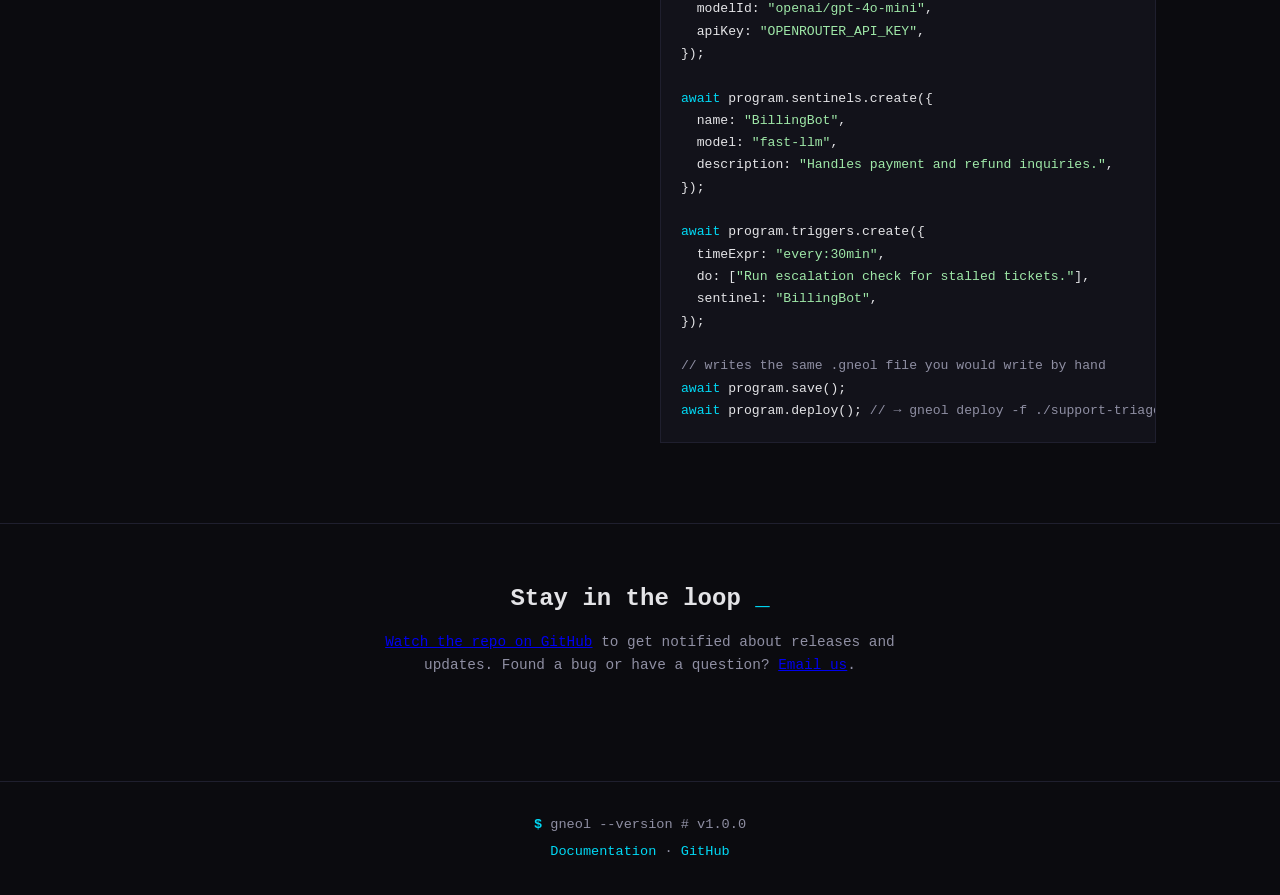
==== commit 8b551a27: "Restore original hero copy" ====
--- a/index.html
+++ b/index.html
@@ -58,10 +58,10 @@
       <div class="hero-inner">
         <h1 class="hero-title">Gneol</h1>
         <p class="hero-sub">
-          Build a support triage system, a moderation bot, or a monitoring
-          pipeline — all from a single plain-text file. Deploy with one
-          command. Gneol handles the model calls, dispatch, and scheduled
-          triggers. No server, no database, just one binary.
+          A runtime for .gneol files — describe your AI program in one
+          plain-text file, deploy it with one command, and Gneol runs it. No
+          external server to deploy. No database. Just one binary that contains
+          the CLI, the model runtime, and the chat terminal.
         </p>
         <div class="hero-cta">
           <a href="#install" class="btn btn-primary">Install Gneol</a>
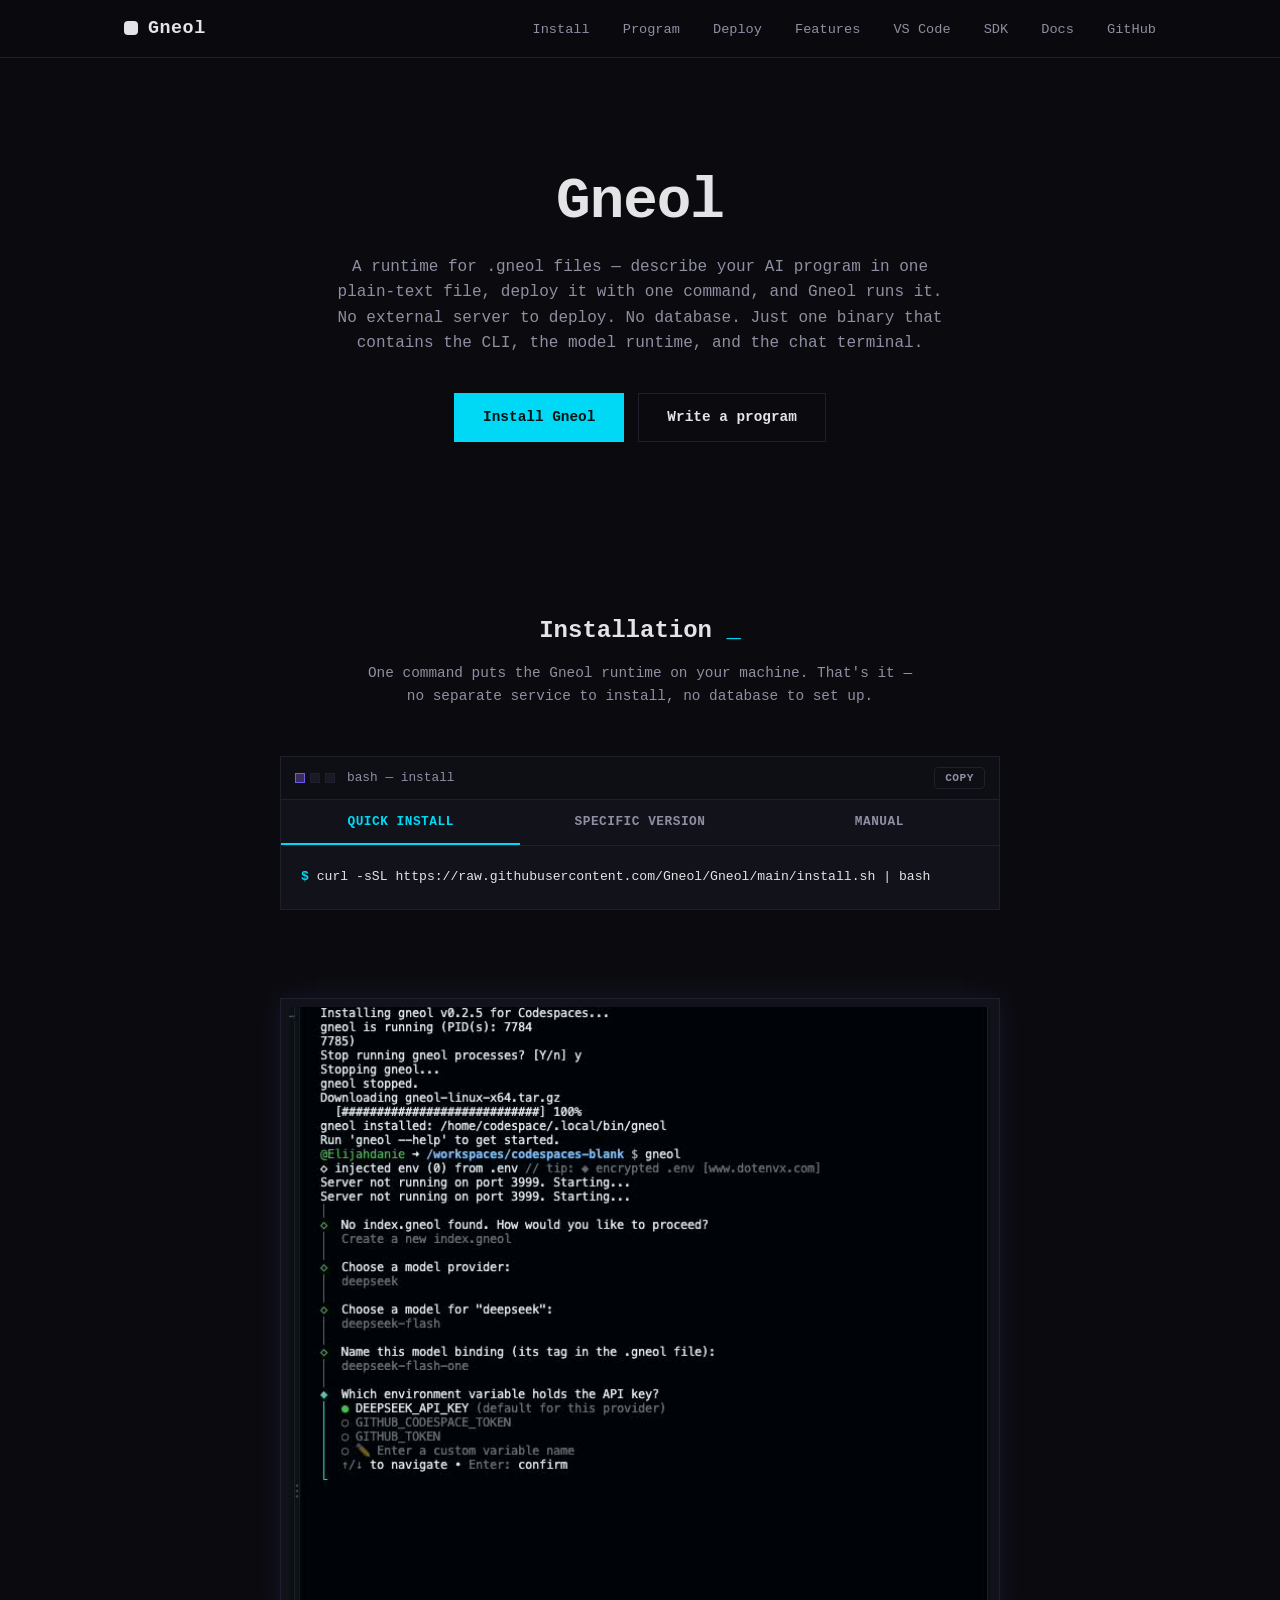
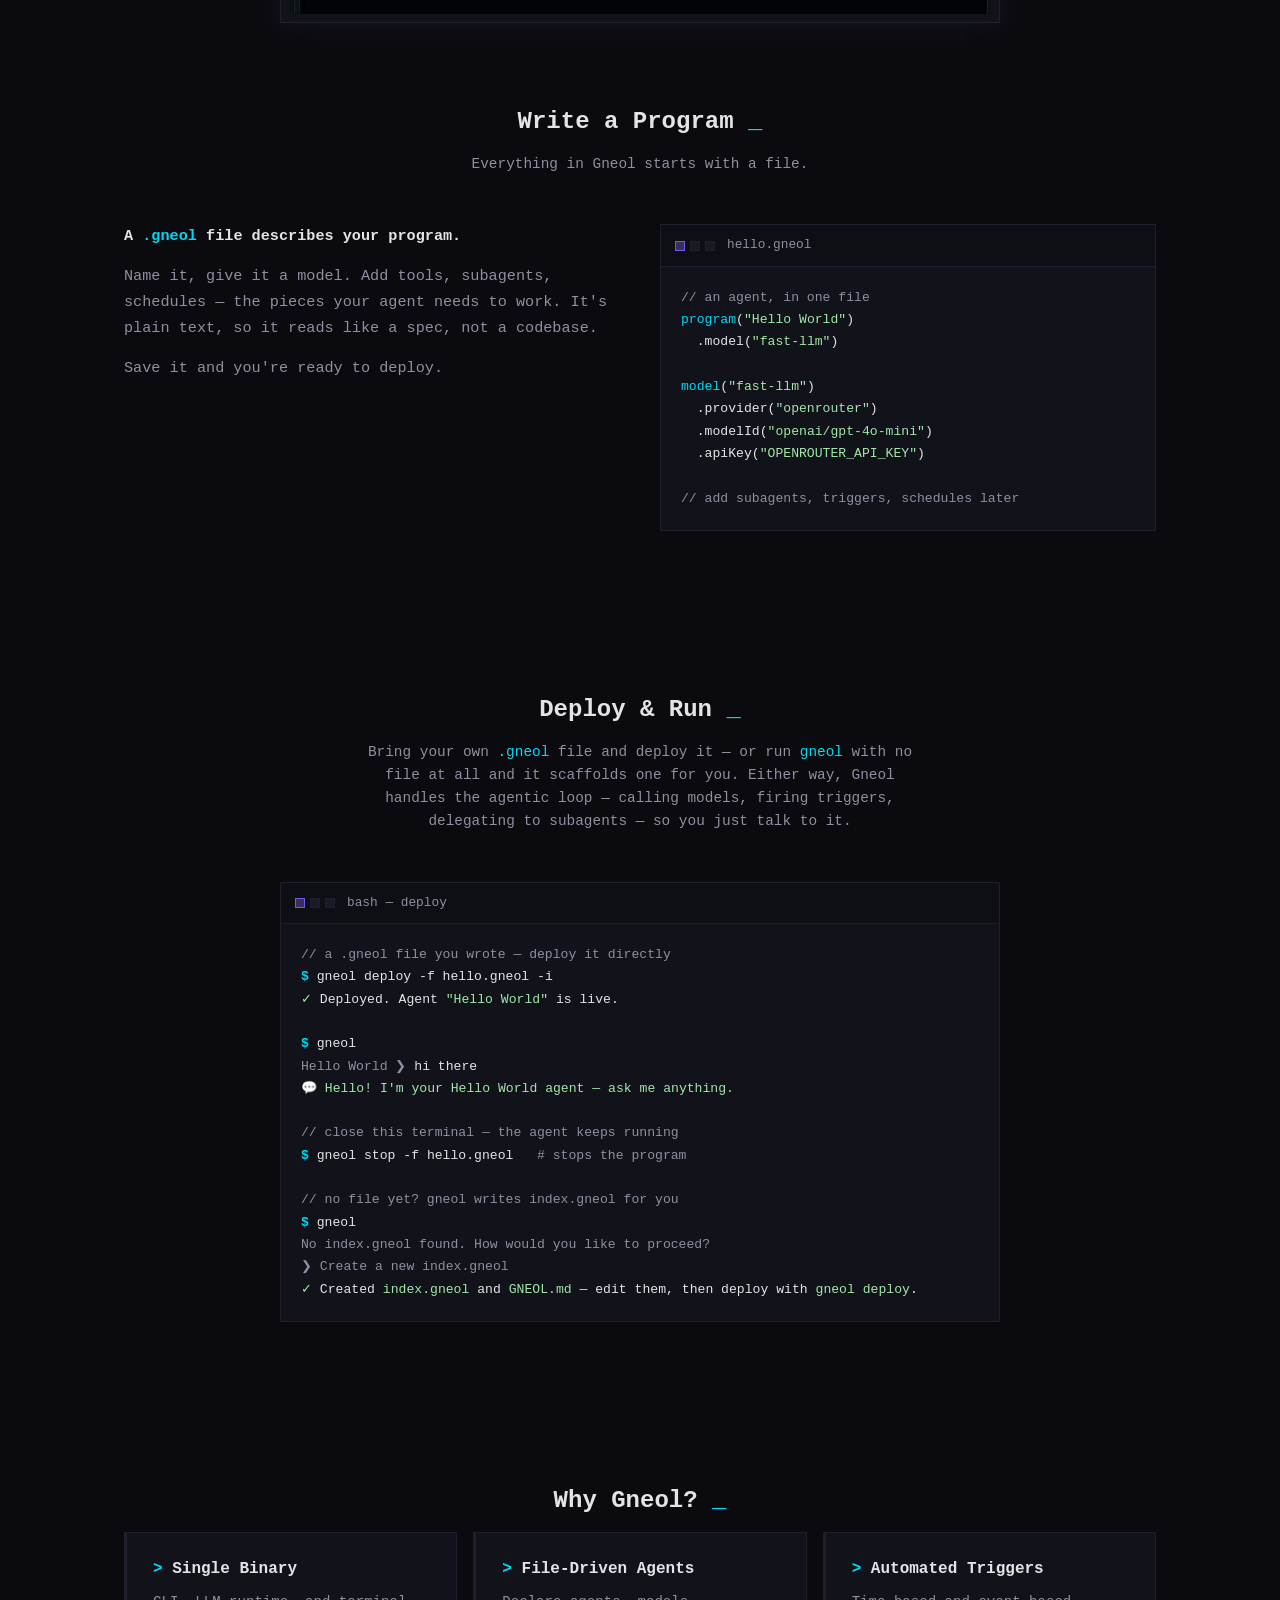
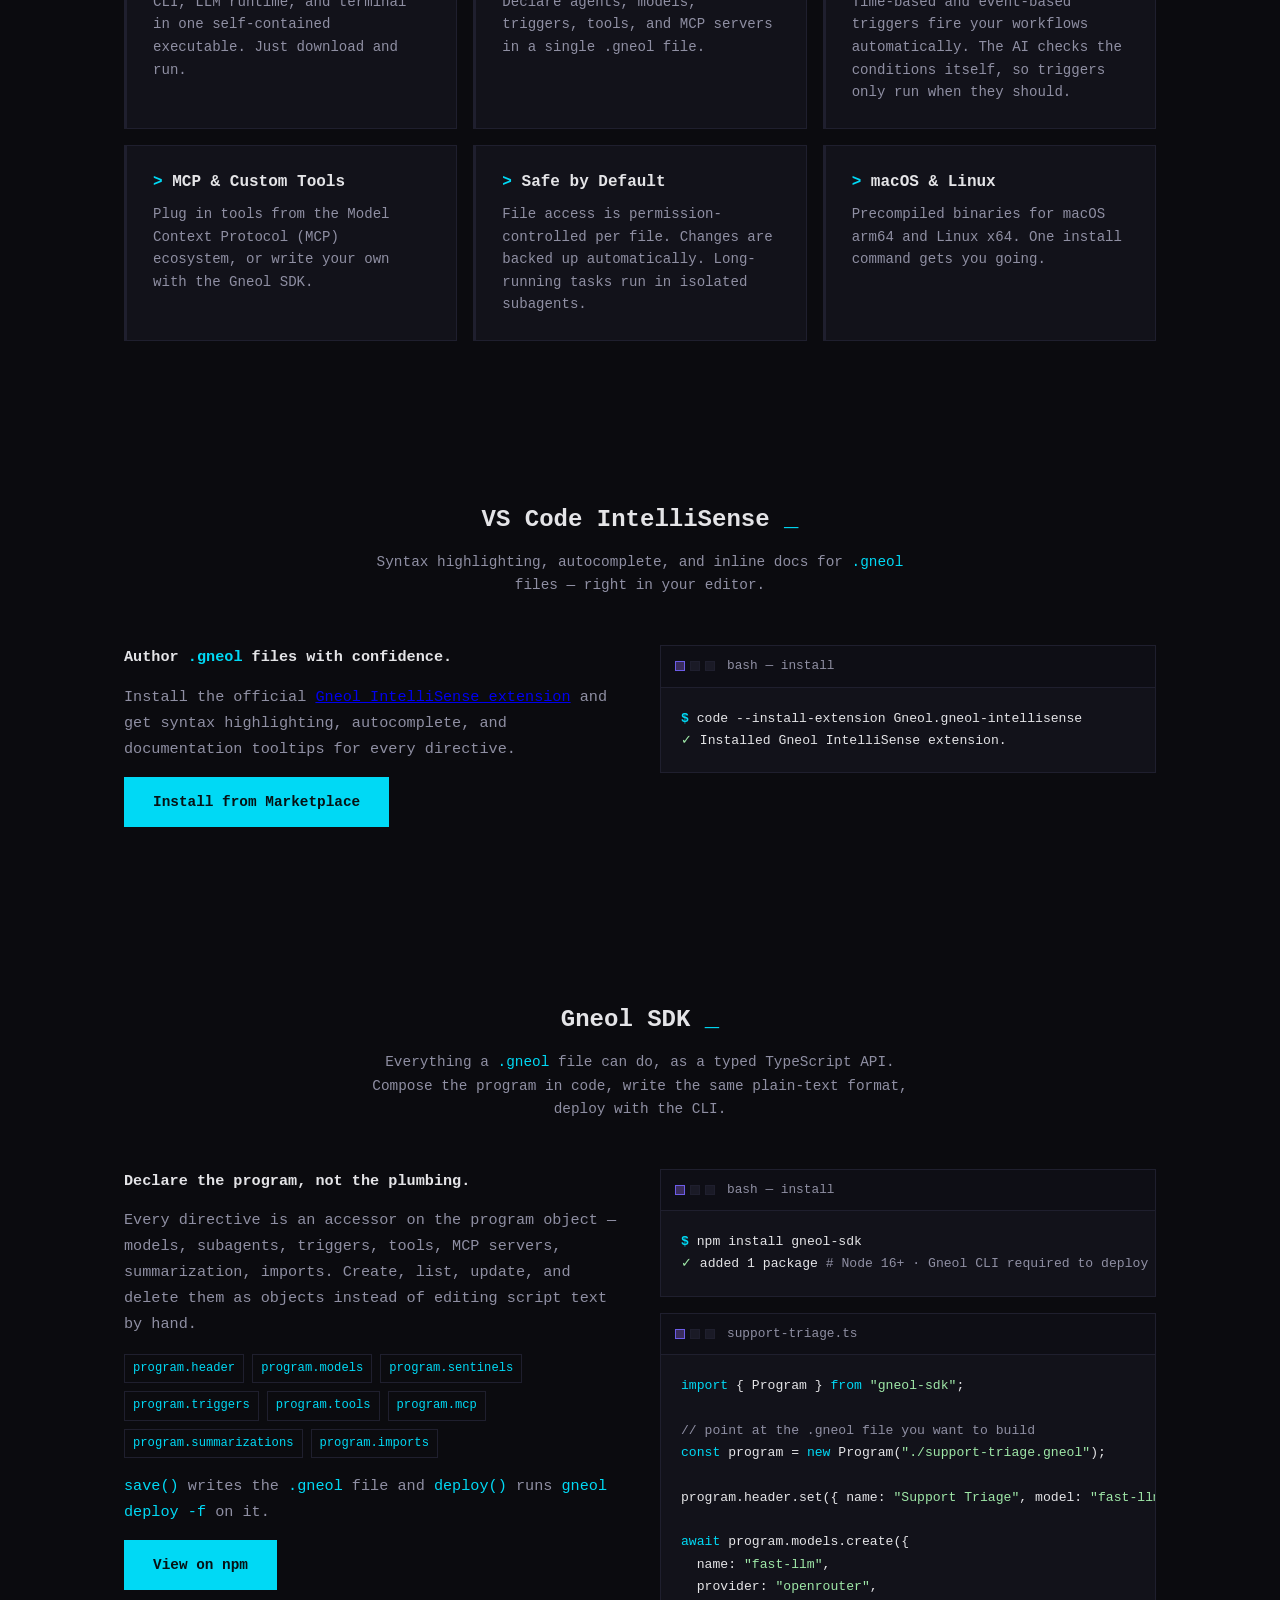
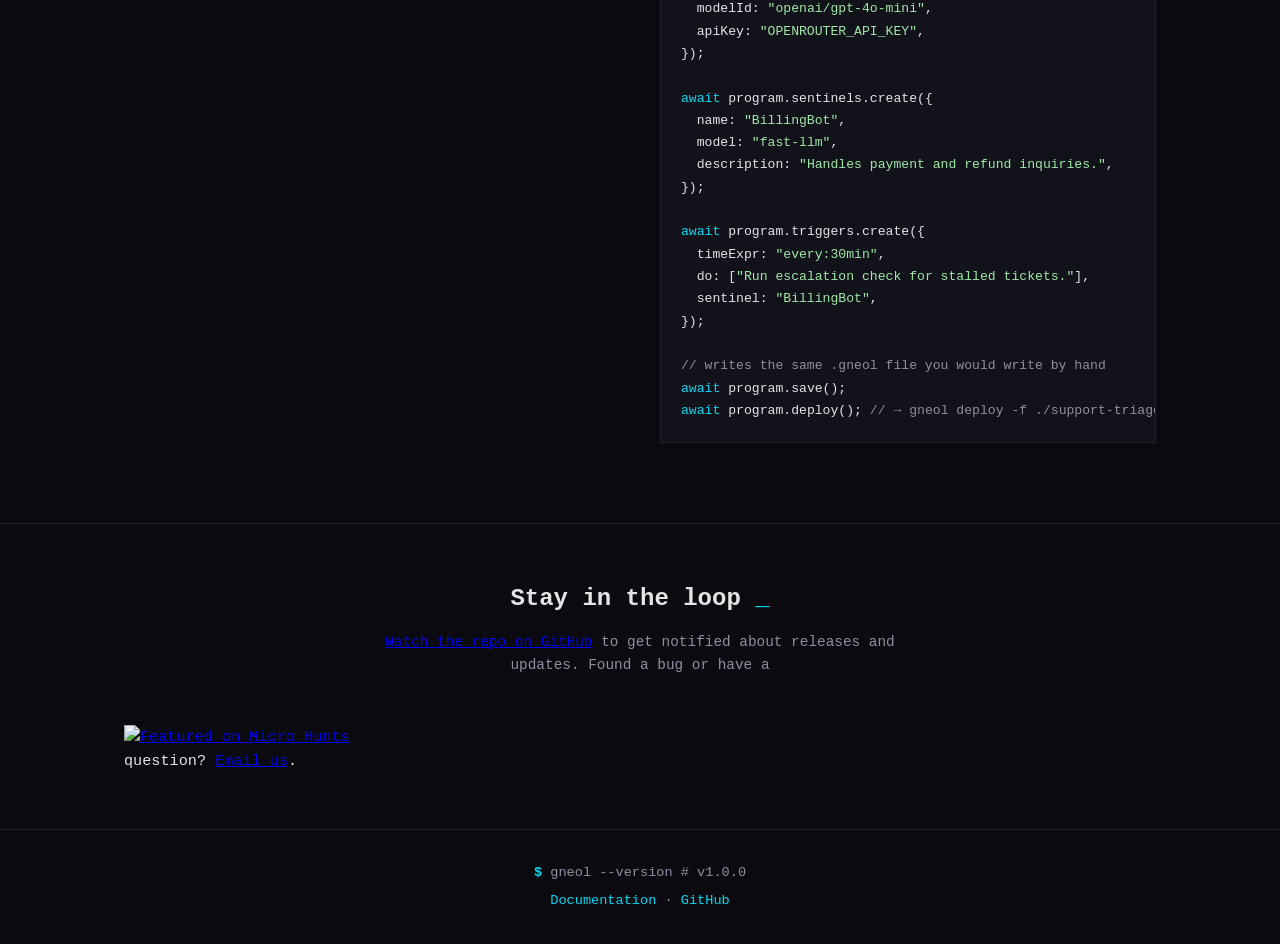
==== commit 4b5fc58b: "Add Micro Hunts badge to community section; restore og:image:width/height/alt, og:site_name; add rel" ====
--- a/index.html
+++ b/index.html
@@ -19,13 +19,15 @@
       property="og:description"
       content="Describe your AI program in one plain-text file. Deploy it with one command."
     />
-    <meta
-      property="og:image"
-      content="https://gneol.github.io/media/og-card.png"
-    />
+    <meta property="og:image" content="https://gneol.github.io/media/og-card.png" />
+    <meta property="og:image:width" content="1200" />
+    <meta property="og:image:height" content="630" />
+    <meta property="og:image:alt" content="Gneol — a runtime for .gneol files, one binary" />
+    <meta property="og:site_name" content="Gneol" />
 
     <!-- Add Twitter Card Fallbacks too -->
     <meta name="twitter:card" content="summary_large_image" />
+    <link rel="alternate" type="application/rss+xml" title="Gneol Updates" href="https://github.com/Gneol/Gneol/releases.atom" />
     <meta
       name="twitter:image"
       content="https://gneol.github.io/media/og-card.png"
@@ -418,6 +420,12 @@
             >Watch the repo on GitHub</a
           >
           to get notified about releases and updates. Found a bug or have a
+        <div class="community-badges">
+          <a href="https://microhunts.com/projects/gneol?utm_source=badge" target="_blank" rel="noopener noreferrer">
+            <img src="https://microhunts.com/microhunts/images/badges/featured-on-light.svg" alt="Featured on Micro Hunts" style="height:44px;width:auto"/>
+          </a>
+        </div>
+
           question?
           <a href="mailto:tentarclesai@gmail.com?subject=Gneol%20feedback"
             >Email us</a
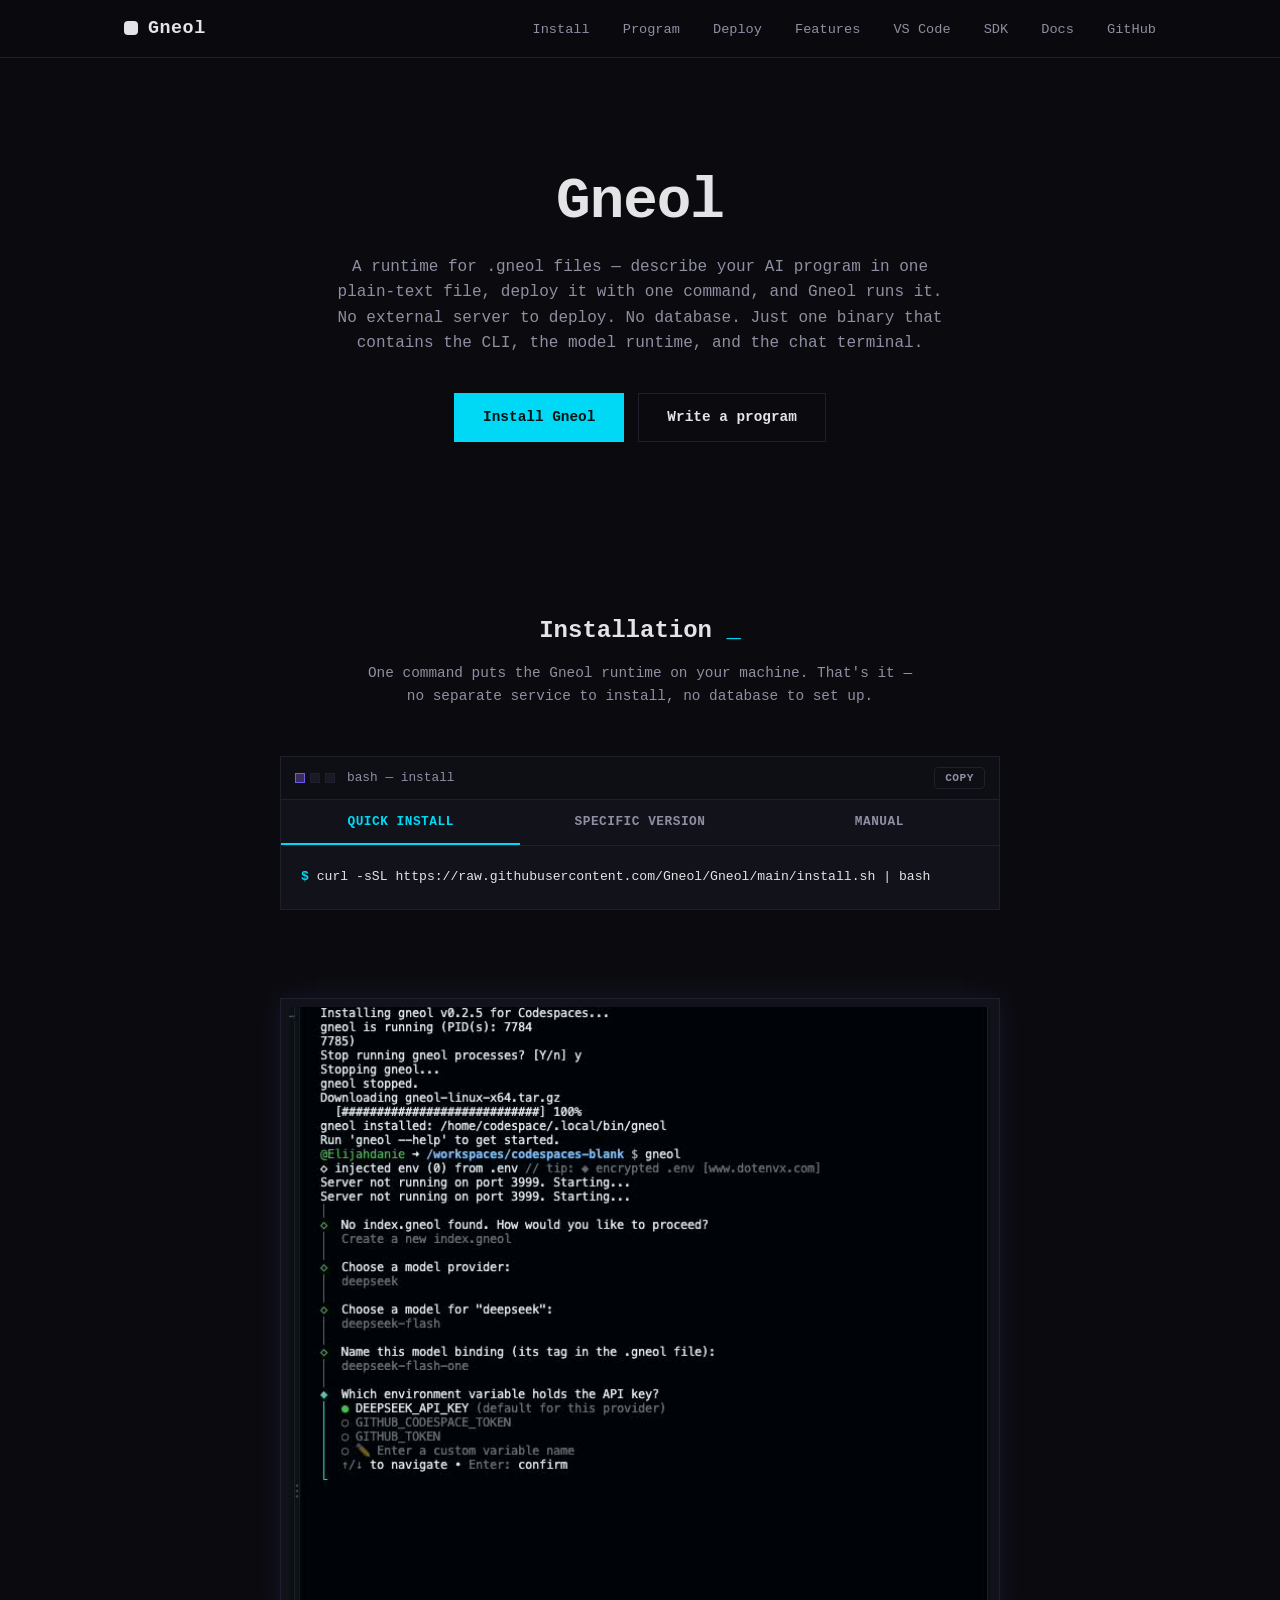
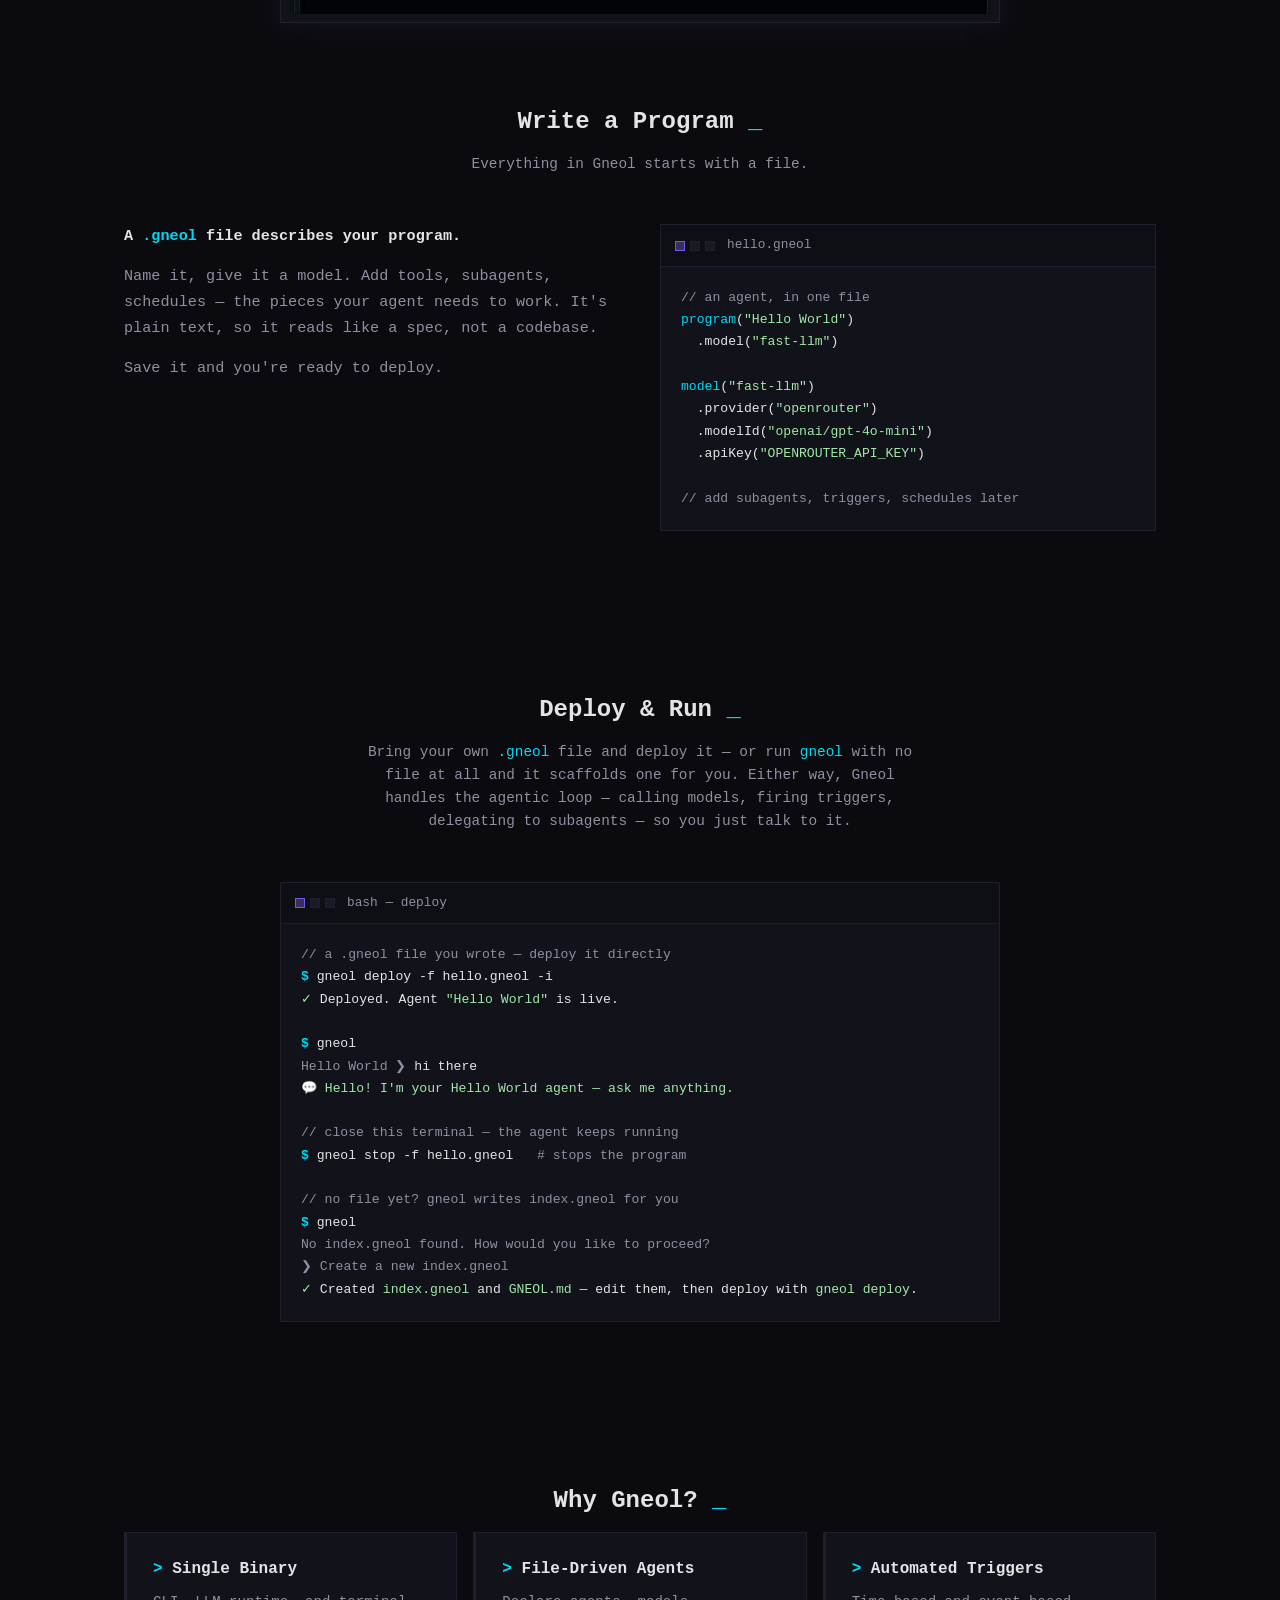
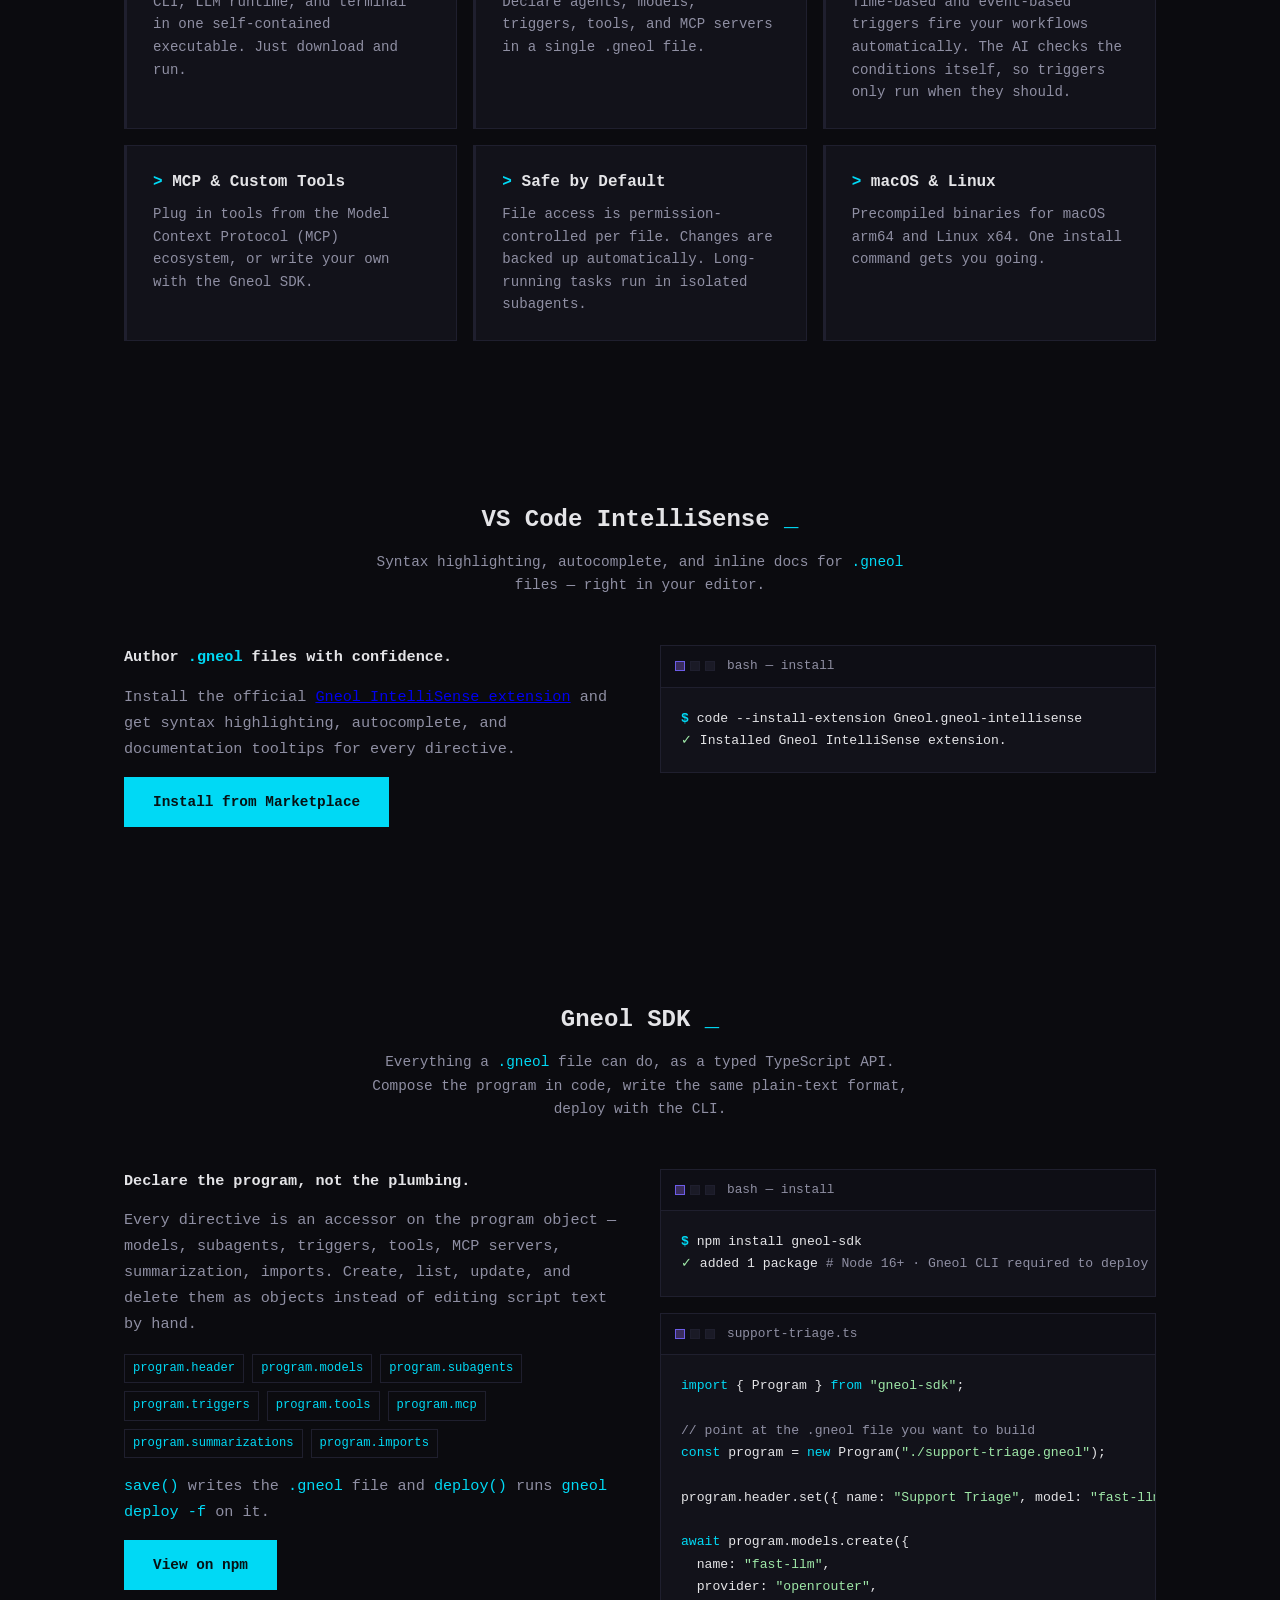
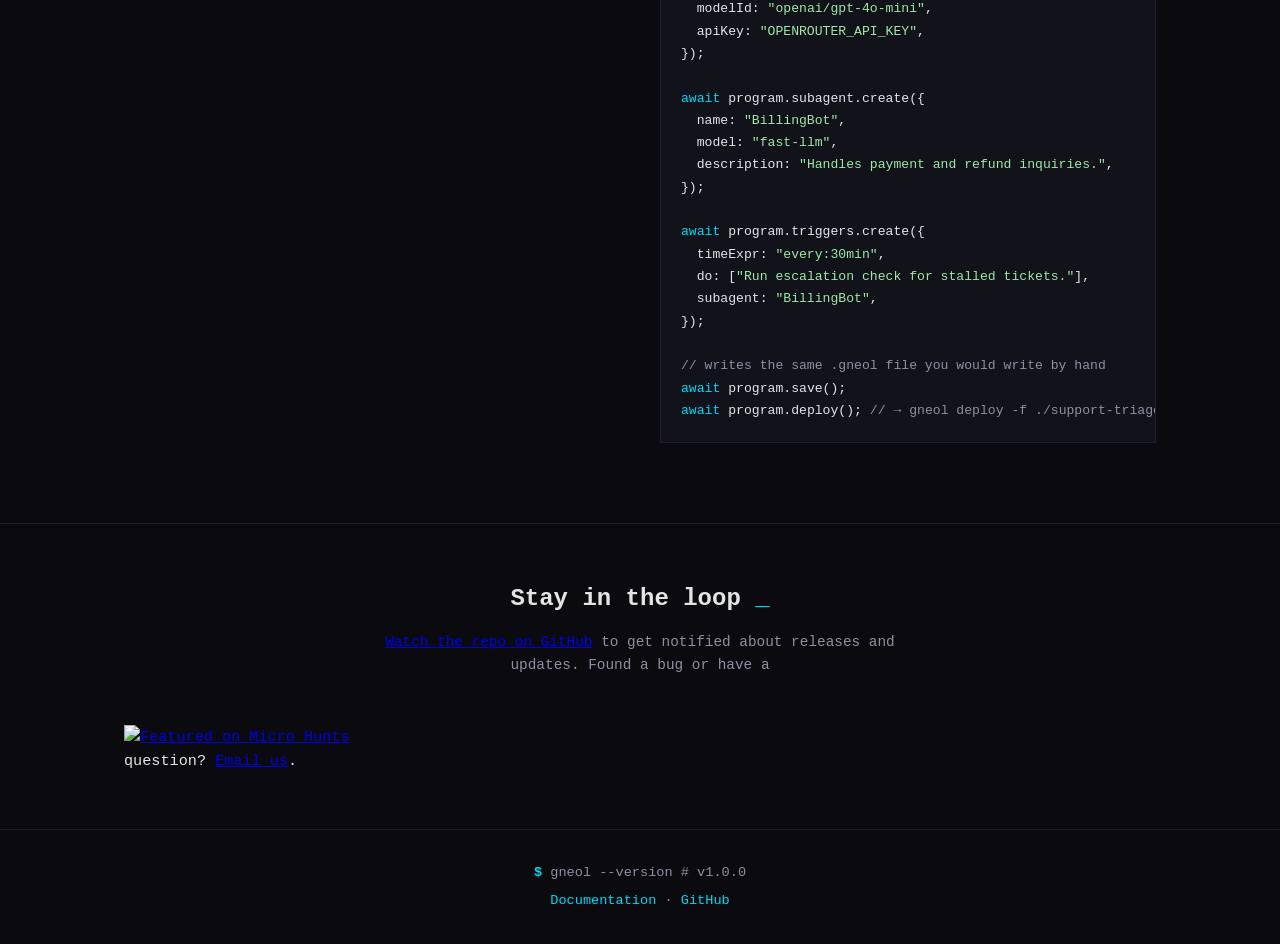
==== commit bada2339: "changed sentinels to subagents on site" ====
--- a/index.html
+++ b/index.html
@@ -331,7 +331,7 @@
             <div class="sdk-accessors">
               <code>program.header</code>
               <code>program.models</code>
-              <code>program.sentinels</code>
+              <code>program.subagents</code>
               <code>program.triggers</code>
               <code>program.tools</code>
               <code>program.mcp</code>
@@ -388,7 +388,7 @@
   apiKey: <span class="t-str">"OPENROUTER_API_KEY"</span>,
 });
 
-<span class="t-key">await</span> program.sentinels.create({
+<span class="t-key">await</span> program.subagent.create({
   name: <span class="t-str">"BillingBot"</span>,
   model: <span class="t-str">"fast-llm"</span>,
   description: <span class="t-str">"Handles payment and refund inquiries."</span>,
@@ -397,7 +397,7 @@
 <span class="t-key">await</span> program.triggers.create({
   timeExpr: <span class="t-str">"every:30min"</span>,
   do: [<span class="t-str">"Run escalation check for stalled tickets."</span>],
-  sentinel: <span class="t-str">"BillingBot"</span>,
+  subagent: <span class="t-str">"BillingBot"</span>,
 });
 
 <span class="t-dim">// writes the same .gneol file you would write by hand</span>
